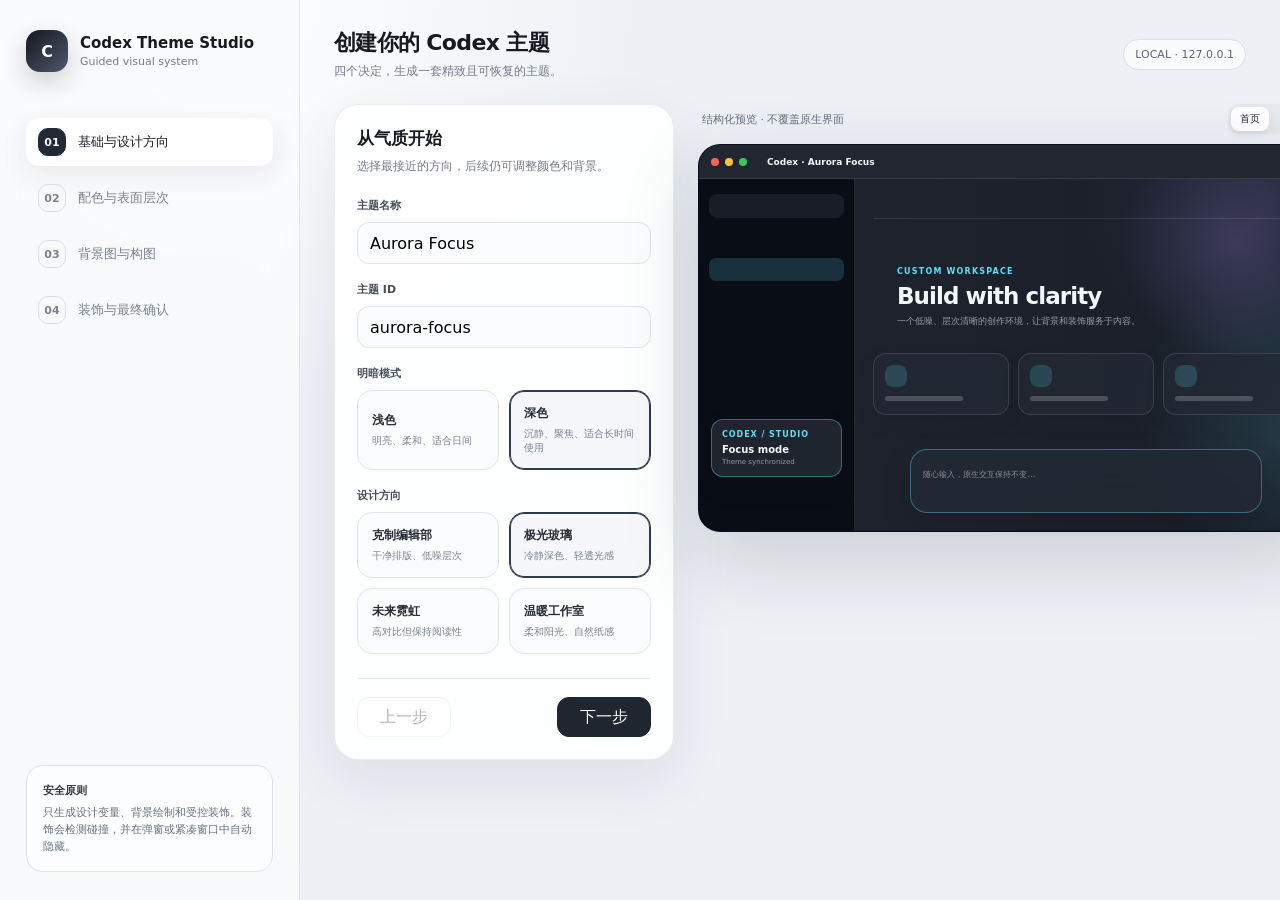
==== assets/studio/index.html @ e98ba7b8 "Initial release of Codex Theme Studio" ====
<!doctype html>
<html lang="zh-CN">
<head>
  <meta charset="utf-8">
  <meta name="viewport" content="width=device-width,initial-scale=1">
  <title>Codex Theme Studio</title>
  <style>
    :root{--bg:#edf0f5;--panel:#fff;--ink:#171a20;--muted:#747b89;--line:#dfe3ea;--accent:#3867d6;--support:#7c8aa5;--surface:#f4f3ef;--radius:18px;--preview-ink:#20242b;--preview-panel:#fff;--preview-under:#e8e9ed;--veil:.78;--art:none;font-family:-apple-system,BlinkMacSystemFont,"SF Pro Text","PingFang SC",system-ui,sans-serif;color:var(--ink);background:var(--bg)}
    *{box-sizing:border-box}body{margin:0;min-width:1080px;background:radial-gradient(circle at 18% 0,#fff 0,transparent 30%),var(--bg)}button,input,select{font:inherit}button{cursor:pointer}.app{display:grid;grid-template-columns:300px minmax(760px,1fr);min-height:100vh}.rail{position:sticky;top:0;height:100vh;padding:30px 26px;border-right:1px solid rgba(27,31,39,.09);background:rgba(249,250,252,.82);backdrop-filter:blur(24px)}.brand{display:flex;gap:12px;align-items:center}.mark{display:grid;place-items:center;width:42px;height:42px;border-radius:14px;color:#fff;font-weight:850;background:linear-gradient(135deg,#14171d,#4e596f);box-shadow:0 10px 24px rgba(18,24,35,.18)}.brand strong{display:block;font-size:15px}.brand small{display:block;margin-top:3px;color:var(--muted);font-size:11px}.steps{margin-top:46px;display:grid;gap:8px}.step{display:grid;grid-template-columns:30px 1fr;gap:10px;align-items:center;padding:10px 12px;border-radius:13px;color:#7b8290;font-size:13px}.step b{display:grid;place-items:center;width:28px;height:28px;border:1px solid #d8dde6;border-radius:10px;font-size:11px}.step.active{color:#1c2028;background:#fff;box-shadow:0 8px 28px rgba(35,41,52,.08)}.step.active b{border-color:#222a36;background:#222a36;color:#fff}.principle{position:absolute;left:26px;right:26px;bottom:28px;padding:16px;border:1px solid #dde1e8;border-radius:16px;color:#697180;font-size:11px;line-height:1.55;background:rgba(255,255,255,.58)}.principle strong{display:block;margin-bottom:5px;color:#303641}.workspace{padding:28px 34px 42px}.topbar{display:flex;align-items:center;justify-content:space-between;margin-bottom:24px}.topbar h1{margin:0;font-size:22px;letter-spacing:-.03em}.topbar p{margin:5px 0 0;color:var(--muted);font-size:12px}.badge{padding:8px 11px;border:1px solid #d9dee7;border-radius:999px;color:#5b6473;background:rgba(255,255,255,.7);font-size:11px}.layout{display:grid;grid-template-columns:minmax(340px,410px) minmax(620px,1fr);gap:24px;align-items:start}.controls{padding:22px;border:1px solid rgba(25,29,36,.08);border-radius:24px;background:rgba(255,255,255,.88);box-shadow:0 20px 60px rgba(28,34,46,.08)}.screen{display:none}.screen.active{display:block}.screen h2{margin:0 0 7px;font-size:17px}.screen>p{margin:0 0 22px;color:var(--muted);font-size:12px;line-height:1.6}.label{display:block;margin:18px 0 9px;color:#474e5b;font-size:11px;font-weight:720}.field{width:100%;height:42px;padding:0 12px;border:1px solid var(--line);border-radius:12px;outline:none;background:#fbfcfd}.field:focus{border-color:#7d8ca8;box-shadow:0 0 0 3px rgba(92,112,151,.10)}.cards{display:grid;grid-template-columns:1fr 1fr;gap:10px}.choice{position:relative;padding:14px;text-align:left;border:1px solid var(--line);border-radius:15px;background:#fbfcfd;color:#272c35}.choice:hover{border-color:#b7c0ce}.choice.selected{border-color:#303a4b;box-shadow:inset 0 0 0 1px #303a4b;background:#f5f7fa}.choice strong{display:block;font-size:12px}.choice small{display:block;margin-top:5px;color:#7b8290;font-size:10px;line-height:1.4}.swatch{height:44px;margin-bottom:10px;border-radius:11px;background:var(--swatch);box-shadow:inset 0 0 0 1px rgba(0,0,0,.07)}.colors{display:grid;grid-template-columns:1fr 1fr;gap:10px}.color-field{display:flex;gap:10px;align-items:center;padding:8px 10px;border:1px solid var(--line);border-radius:13px;background:#fbfcfd}.color-field input[type=color]{width:30px;height:30px;padding:0;border:0;border-radius:8px;background:none}.color-field span{font-size:11px}.range{width:100%;accent-color:#3f4859}.upload{position:relative;display:grid;place-items:center;min-height:100px;padding:14px;border:1px dashed #cbd1db;border-radius:16px;color:#737b89;background:#fafbfc;text-align:center;font-size:11px}.upload input{position:absolute;inset:0;opacity:0;cursor:pointer}.actions{display:flex;justify-content:space-between;gap:10px;margin-top:24px;padding-top:18px;border-top:1px solid #e7e9ee}.btn{min-width:94px;height:40px;padding:0 16px;border:1px solid #d9dee7;border-radius:12px;background:#fff;color:#2a303b}.btn.primary{border-color:#202630;background:#202630;color:#fff}.btn:disabled{opacity:.35;cursor:not-allowed}.preview-wrap{position:sticky;top:28px}.preview-head{display:flex;align-items:center;justify-content:space-between;margin:0 4px 10px;color:#68707e;font-size:11px}.tabs{display:flex;gap:4px;padding:3px;border-radius:10px;background:#e6e9ee}.tabs button{padding:5px 9px;border:0;border-radius:8px;color:#707887;background:transparent;font-size:10px}.tabs button.active{background:#fff;color:#242a34;box-shadow:0 3px 9px rgba(0,0,0,.08)}.preview{position:relative;overflow:hidden;aspect-ratio:16/10;border:1px solid rgba(19,25,35,.14);border-radius:22px;background:var(--preview-under);box-shadow:0 28px 80px rgba(24,31,43,.16);color:var(--preview-ink)}.windowbar{height:34px;display:flex;align-items:center;gap:6px;padding:0 12px;border-bottom:1px solid color-mix(in srgb,var(--preview-ink) 10%,transparent);background:color-mix(in srgb,var(--preview-panel) 92%,transparent)}.dot{width:8px;height:8px;border-radius:50%;background:#ff625f}.dot:nth-child(2){background:#ffc43d}.dot:nth-child(3){background:#34c759}.window-title{margin-left:14px;font-size:9px;font-weight:700}.shell{display:grid;grid-template-columns:156px 1fr;height:calc(100% - 34px)}.sidebar{position:relative;padding:15px 10px;background:color-mix(in srgb,var(--preview-under) 92%,transparent);border-right:1px solid color-mix(in srgb,var(--preview-ink) 11%,transparent)}.search{height:24px;border-radius:8px;background:color-mix(in srgb,var(--preview-panel) 62%,transparent)}.nav{display:grid;gap:4px;margin-top:13px}.nav i{display:block;height:23px;border-radius:7px}.nav i:nth-child(2){background:color-mix(in srgb,var(--accent) 17%,transparent)}.side-card{position:absolute;left:12px;right:12px;bottom:54px;padding:10px;border:1px solid color-mix(in srgb,var(--accent) 40%,transparent);border-radius:12px;background:color-mix(in srgb,var(--preview-panel) 88%,transparent);box-shadow:0 10px 24px rgba(0,0,0,.10)}.side-card b{display:block;font-size:8px;color:var(--accent);letter-spacing:.12em}.side-card strong{display:block;margin-top:5px;font-size:10px}.side-card small{display:block;margin-top:3px;opacity:.55;font-size:7px}.main{position:relative;padding:14px 18px 17px;background-image:linear-gradient(90deg,color-mix(in srgb,var(--preview-panel) calc(var(--veil)*100%),transparent),color-mix(in srgb,var(--preview-panel) calc((var(--veil) - .18)*100%),transparent)),var(--art),radial-gradient(circle at 88% 4%,color-mix(in srgb,var(--support) 22%,transparent),transparent 34%);background-size:cover;background-position:center right}.header{height:26px;border-bottom:1px solid color-mix(in srgb,var(--preview-ink) 10%,transparent)}.hero{padding:48px 24px 0}.hero .kicker{font-size:8px;color:var(--accent);font-weight:800;letter-spacing:.15em}.hero h3{max-width:320px;margin:8px 0 6px;font-size:23px;line-height:1.08;letter-spacing:-.04em}.hero p{margin:0;max-width:310px;opacity:.58;font-size:9px;line-height:1.5}.suggestions{display:grid;grid-template-columns:repeat(3,1fr);gap:9px;margin-top:25px}.suggestions div{height:62px;padding:11px;border:1px solid color-mix(in srgb,var(--preview-ink) 12%,transparent);border-radius:13px;background:color-mix(in srgb,var(--preview-panel) 82%,transparent);box-shadow:0 8px 22px rgba(0,0,0,.06)}.suggestions b{display:block;width:22px;height:22px;border-radius:8px;background:color-mix(in srgb,var(--accent) 18%,transparent)}.suggestions span{display:block;width:70%;height:5px;margin-top:9px;border-radius:5px;background:color-mix(in srgb,var(--preview-ink) 20%,transparent)}.composer{position:absolute;left:12%;right:12%;bottom:18px;height:64px;padding:12px;border:1px solid color-mix(in srgb,var(--accent) 38%,transparent);border-radius:17px;background:color-mix(in srgb,var(--preview-panel) 91%,transparent);box-shadow:0 12px 32px rgba(0,0,0,.14);backdrop-filter:blur(14px)}.composer span{font-size:8px;opacity:.5}.corner-card{position:absolute;right:15px;bottom:94px;width:112px;height:70px;padding:10px;border:1px solid color-mix(in srgb,var(--accent) 42%,transparent);border-radius:13px;background:color-mix(in srgb,var(--preview-panel) 88%,transparent);box-shadow:0 12px 28px rgba(0,0,0,.13);transform:rotate(-2deg)}.corner-card b{font-size:8px;color:var(--accent)}.corner-card strong{display:block;margin-top:5px;font-size:9px}.corner-card small{display:block;margin-top:3px;opacity:.56;font-size:7px}.task-content{display:none;padding:24px 11%;font-size:9px}.task-content .bubble{max-width:76%;margin-bottom:10px;padding:10px 12px;border-radius:12px;background:color-mix(in srgb,var(--preview-panel) 88%,transparent)}.task-content .bubble.user{margin-left:auto;background:color-mix(in srgb,var(--accent) 15%,var(--preview-panel))}.task-content .code{height:76px;padding:12px;border-radius:12px;background:color-mix(in srgb,#090c12 88%,var(--preview-panel));color:#d8e1ee;font-family:ui-monospace,monospace}.preview.task .hero,.preview.task .suggestions,.preview.task .corner-card{display:none}.preview.task .task-content{display:block}.result{display:none;margin-top:14px;padding:13px;border-radius:13px;background:#eef7f0;color:#285b36;font-size:11px;line-height:1.5}.result.error{background:#fff0f0;color:#8a3030}.result.show{display:block}@media(max-width:1240px){.layout{grid-template-columns:360px minmax(600px,1fr)}.workspace{padding-left:24px;padding-right:24px}}
  </style>
</head>
<body>
  <div class="app">
    <aside class="rail">
      <div class="brand"><div class="mark">C</div><div><strong>Codex Theme Studio</strong><small>Guided visual system</small></div></div>
      <div class="steps">
        <div class="step active" data-step="0"><b>01</b><span>基础与设计方向</span></div>
        <div class="step" data-step="1"><b>02</b><span>配色与表面层次</span></div>
        <div class="step" data-step="2"><b>03</b><span>背景图与构图</span></div>
        <div class="step" data-step="3"><b>04</b><span>装饰与最终确认</span></div>
      </div>
      <div class="principle"><strong>安全原则</strong>只生成设计变量、背景绘制和受控装饰。装饰会检测碰撞，并在弹窗或紧凑窗口中自动隐藏。</div>
    </aside>
    <main class="workspace">
      <div class="topbar"><div><h1>创建你的 Codex 主题</h1><p>四个决定，生成一套精致且可恢复的主题。</p></div><div class="badge">LOCAL · 127.0.0.1</div></div>
      <div class="layout">
        <section class="controls">
          <div class="screen active" data-screen="0">
            <h2>从气质开始</h2><p>选择最接近的方向，后续仍可调整颜色和背景。</p>
            <label class="label" for="name">主题名称</label><input class="field" id="name" value="Aurora Focus" maxlength="64">
            <label class="label" for="id">主题 ID</label><input class="field" id="id" value="aurora-focus" maxlength="48">
            <span class="label">明暗模式</span><div class="cards" id="modeChoices"><button class="choice" data-value="light"><strong>浅色</strong><small>明亮、柔和、适合日间</small></button><button class="choice selected" data-value="dark"><strong>深色</strong><small>沉静、聚焦、适合长时间使用</small></button></div>
            <span class="label">设计方向</span><div class="cards" id="directionChoices">
              <button class="choice" data-value="quiet-editorial" style="--swatch:linear-gradient(135deg,#f4f3ef,#cad5e9)"><span class="swatch"></span><strong>克制编辑部</strong><small>干净排版、低噪层次</small></button>
              <button class="choice selected" data-value="aurora-glass" style="--swatch:linear-gradient(135deg,#0d1420,#64ddf2,#a58bfa)"><span class="swatch"></span><strong>极光玻璃</strong><small>冷静深色、轻透光感</small></button>
              <button class="choice" data-value="cyber-neon" style="--swatch:linear-gradient(135deg,#080d18,#f4e527,#32d8ff)"><span class="swatch"></span><strong>未来霓虹</strong><small>高对比但保持阅读性</small></button>
              <button class="choice" data-value="warm-studio" style="--swatch:linear-gradient(135deg,#faf4e8,#ff7a45,#e0a82e)"><span class="swatch"></span><strong>温暖工作室</strong><small>柔和阳光、自然纸感</small></button>
            </div>
          </div>
          <div class="screen" data-screen="1"><h2>建立配色关系</h2><p>系统会自动校正正文对比度，并派生边框、悬浮和分层颜色。</p><div class="colors">
            <label class="color-field"><input id="accent" type="color" value="#64ddf2"><span>主强调色</span></label><label class="color-field"><input id="support" type="color" value="#a58bfa"><span>辅助色</span></label>
            <label class="color-field"><input id="surface" type="color" value="#0d1420"><span>主表面</span></label><label class="color-field"><input id="ink" type="color" value="#f2f7fa"><span>正文颜色</span></label></div>
            <label class="label" for="radius">圆角尺度 <span id="radiusValue">18px</span></label><input class="range" id="radius" type="range" min="8" max="24" value="18">
            <span class="label">阴影体系</span><div class="cards" id="shadowChoices"><button class="choice" data-value="none"><strong>无阴影</strong><small>极致扁平</small></button><button class="choice selected" data-value="soft"><strong>柔和</strong><small>自然空间层次</small></button><button class="choice" data-value="crisp"><strong>清晰</strong><small>更明确的边界</small></button></div>
          </div>
          <div class="screen" data-screen="2"><h2>让背景服务阅读</h2><p>主体应靠外侧，中央阅读区和输入框后方保持低细节。</p><span class="label">背景来源</span><div class="cards" id="backgroundChoices"><button class="choice selected" data-value="builtin"><strong>内置艺术背景</strong><small>开箱即用</small></button><button class="choice" data-value="upload"><strong>上传图片</strong><small>PNG、JPEG、WebP</small></button><button class="choice" data-value="generated"><strong>AI 生成</strong><small>生成提示词交给 Codex</small></button><button class="choice" data-value="none"><strong>无图片</strong><small>仅使用渐变表面</small></button></div>
            <label class="label" for="artUpload">上传图片</label><label class="upload">拖入或点击选择本地背景<input id="artUpload" type="file" accept="image/png,image/jpeg,image/webp"></label>
            <label class="label" for="prompt">背景描述</label><input class="field" id="prompt" value="quiet aurora over a glass observatory, wide composition, negative space in the center" maxlength="360">
            <label class="label" for="veil">阅读遮罩 <span id="veilValue">78%</span></label><input class="range" id="veil" type="range" min="35" max="92" value="78">
          </div>
          <div class="screen" data-screen="3"><h2>少量但准确的装饰</h2><p>装饰只使用受信任模板；空间不足或发生碰撞时自动隐藏。</p><span class="label">装饰密度</span><div class="cards" id="densityChoices"><button class="choice" data-value="none"><strong>无装饰</strong><small>只保留主题表面</small></button><button class="choice selected" data-value="light"><strong>轻量</strong><small>侧边栏安全卡片</small></button><button class="choice" data-value="standard"><strong>标准</strong><small>增加右下角小卡片</small></button></div>
            <label class="label" for="tagline">主题短句</label><input class="field" id="tagline" value="Build with clarity" maxlength="72">
            <label class="label" for="widgetTitle">侧边卡片标题</label><input class="field" id="widgetTitle" value="Focus mode" maxlength="32">
            <label class="label" for="cornerTitle">角落卡片标题</label><input class="field" id="cornerTitle" value="Build with clarity" maxlength="32">
            <div class="result" id="result"></div>
          </div>
          <div class="actions"><button class="btn" id="back" disabled>上一步</button><button class="btn primary" id="next">下一步</button></div>
        </section>
        <section class="preview-wrap"><div class="preview-head"><span>结构化预览 · 不覆盖原生界面</span><div class="tabs"><button class="active" data-preview="home">首页</button><button data-preview="task">任务</button></div></div>
          <div class="preview" id="preview"><div class="windowbar"><i class="dot"></i><i class="dot"></i><i class="dot"></i><span class="window-title">Codex · <span id="previewName">Aurora Focus</span></span></div><div class="shell"><aside class="sidebar"><div class="search"></div><div class="nav"><i></i><i></i><i></i><i></i><i></i></div><div class="side-card" id="sideCard"><b>CODEX / STUDIO</b><strong id="previewWidgetTitle">Focus mode</strong><small>Theme synchronized</small></div></aside><main class="main"><div class="header"></div><div class="hero"><div class="kicker">CUSTOM WORKSPACE</div><h3 id="previewTagline">Build with clarity</h3><p>一个低噪、层次清晰的创作环境，让背景和装饰服务于内容。</p></div><div class="suggestions"><div><b></b><span></span></div><div><b></b><span></span></div><div><b></b><span></span></div></div><div class="task-content"><div class="bubble user">帮我检查这个实现是否可靠。</div><div class="bubble">我会先检查结构、状态和边界，再给出结论。</div><div class="code">const theme = await verify();<br>assert(theme.safe === true);</div></div><div class="corner-card" id="cornerCard"><b>CREATIVE SPACE</b><strong id="previewCornerTitle">Build with clarity</strong><small>Ideas in motion</small></div><div class="composer"><span>随心输入，原生交互保持不变…</span></div></main></div></div>
        </section>
      </div>
    </main>
  </div>
  <script>
    const $=s=>document.querySelector(s),$$=s=>[...document.querySelectorAll(s)];let step=0,artDataUrl=null;
    const presets={
      'quiet-editorial':{mode:'light',accent:'#3867d6',support:'#7c8aa5',surface:'#f4f3ef',ink:'#20242b'},
      'aurora-glass':{mode:'dark',accent:'#64ddf2',support:'#a58bfa',surface:'#0d1420',ink:'#f2f7fa'},
      'cyber-neon':{mode:'dark',accent:'#f4e527',support:'#32d8ff',surface:'#080d18',ink:'#f5f7fa'},
      'warm-studio':{mode:'light',accent:'#ff7a45',support:'#e0a82e',surface:'#faf4e8',ink:'#302821'}
    };
    const selected=id=>$('#'+id+' .selected')?.dataset.value;
    function choose(container,callback){$('#'+container).addEventListener('click',e=>{const b=e.target.closest('.choice');if(!b)return;$('#'+container+' .selected')?.classList.remove('selected');b.classList.add('selected');callback?.(b.dataset.value);update()})}
    choose('modeChoices');choose('shadowChoices');choose('backgroundChoices');choose('densityChoices');choose('directionChoices',value=>{const p=presets[value];if(!p)return;$('#modeChoices .selected')?.classList.remove('selected');$(`#modeChoices [data-value="${p.mode}"]`).classList.add('selected');for(const key of ['accent','support','surface','ink'])$('#'+key).value=p[key]});
    function mix(hexA,hexB,w){const a=[1,3,5].map(i=>parseInt(hexA.slice(i,i+2),16)),b=[1,3,5].map(i=>parseInt(hexB.slice(i,i+2),16));return '#'+a.map((v,i)=>Math.round(v*(1-w)+b[i]*w).toString(16).padStart(2,'0')).join('')}
    function update(){const mode=selected('modeChoices'),surface=$('#surface').value,ink=$('#ink').value;document.documentElement.style.setProperty('--accent',$('#accent').value);document.documentElement.style.setProperty('--support',$('#support').value);document.documentElement.style.setProperty('--preview-ink',ink);document.documentElement.style.setProperty('--preview-panel',mode==='dark'?mix(surface,'#ffffff',.09):mix(surface,'#ffffff',.65));document.documentElement.style.setProperty('--preview-under',mode==='dark'?mix(surface,'#000000',.3):mix(surface,$('#accent').value,.04));document.documentElement.style.setProperty('--radius',$('#radius').value+'px');document.documentElement.style.setProperty('--veil',$('#veil').value/100);document.documentElement.style.setProperty('--art',artDataUrl?`url(${artDataUrl})`:'radial-gradient(circle at 82% 18%,color-mix(in srgb,var(--support) 52%,transparent),transparent 24%),radial-gradient(circle at 95% 66%,color-mix(in srgb,var(--accent) 38%,transparent),transparent 32%)');$('#radiusValue').textContent=$('#radius').value+'px';$('#veilValue').textContent=$('#veil').value+'%';$('#previewName').textContent=$('#name').value||'Untitled';$('#previewTagline').textContent=$('#tagline').value||'Build with clarity';$('#previewWidgetTitle').textContent=$('#widgetTitle').value||'Focus mode';$('#previewCornerTitle').textContent=$('#cornerTitle').value||'Build with clarity';const density=selected('densityChoices');$('#sideCard').style.display=density==='none'?'none':'block';$('#cornerCard').style.display=density==='standard'?'block':'none'}
    $$('input').forEach(input=>input.addEventListener('input',update));$('#artUpload').addEventListener('change',()=>{const file=$('#artUpload').files[0];if(!file)return;if(file.size>24*1024*1024){alert('图片不能超过 24 MB');return}const reader=new FileReader();reader.onload=()=>{artDataUrl=reader.result;$('#backgroundChoices .selected')?.classList.remove('selected');$('#backgroundChoices [data-value="upload"]').classList.add('selected');update()};reader.readAsDataURL(file)});
    function renderStep(){$$('.screen').forEach((n,i)=>n.classList.toggle('active',i===step));$$('.step').forEach((n,i)=>n.classList.toggle('active',i===step));$('#back').disabled=step===0;$('#next').textContent=step===3?'生成主题':'下一步'}
    $('#back').onclick=()=>{step=Math.max(0,step-1);renderStep()};$('#next').onclick=async()=>{if(step<3){step++;renderStep();return}const result=$('#result');result.className='result show';result.textContent='正在编译并执行安全检查…';const brief={id:$('#id').value,name:$('#name').value,mode:selected('modeChoices'),direction:selected('directionChoices'),palette:{accent:$('#accent').value,support:$('#support').value,surface:$('#surface').value,ink:$('#ink').value},background:{source:selected('backgroundChoices'),position:'center right',veil:Number($('#veil').value)/100,prompt:$('#prompt').value},shape:{radius:Number($('#radius').value),shadow:selected('shadowChoices')},decorations:{density:selected('densityChoices'),sidebarWidget:{enabled:true,icon:'✦',eyebrow:'CODEX / STUDIO',title:$('#widgetTitle').value,caption:'Theme synchronized'},cornerCard:{enabled:true,icon:'C',eyebrow:'CREATIVE SPACE',title:$('#cornerTitle').value,caption:'Ideas in motion'}},copy:{tagline:$('#tagline').value}};try{const response=await fetch('/api/generate',{method:'POST',headers:{'content-type':'application/json'},body:JSON.stringify({brief,artDataUrl:selected('backgroundChoices')==='upload'?artDataUrl:null})});const data=await response.json();if(!response.ok)throw new Error(data.error);result.className='result show';result.textContent=`已生成 ${data.id}\n${data.manifestPath}${data.pendingArtPrompt?'\nAI 背景待生成：'+data.pendingArtPrompt:''}`;result.style.whiteSpace='pre-wrap';}catch(error){result.className='result error show';result.textContent=error.message}}
    $$('.tabs button').forEach(button=>button.onclick=()=>{$$('.tabs button').forEach(n=>n.classList.remove('active'));button.classList.add('active');$('#preview').classList.toggle('task',button.dataset.preview==='task')});update();renderStep();
  </script>
</body>
</html>
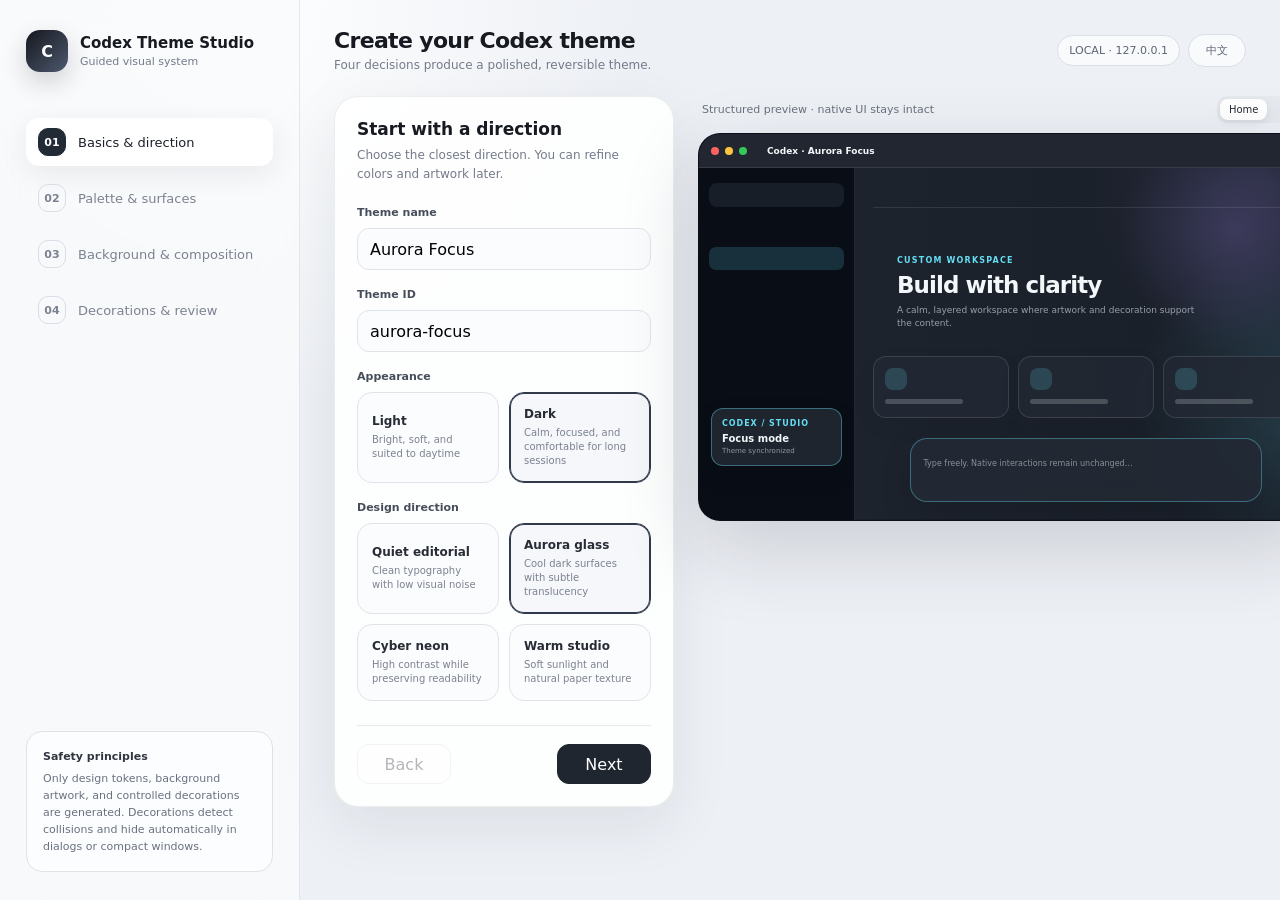
==== commit 868d9d35: "Add bilingual studio interface" ====
--- a/assets/studio/index.html
+++ b/assets/studio/index.html
@@ -6,7 +6,7 @@
   <title>Codex Theme Studio</title>
   <style>
     :root{--bg:#edf0f5;--panel:#fff;--ink:#171a20;--muted:#747b89;--line:#dfe3ea;--accent:#3867d6;--support:#7c8aa5;--surface:#f4f3ef;--radius:18px;--preview-ink:#20242b;--preview-panel:#fff;--preview-under:#e8e9ed;--veil:.78;--art:none;font-family:-apple-system,BlinkMacSystemFont,"SF Pro Text","PingFang SC",system-ui,sans-serif;color:var(--ink);background:var(--bg)}
-    *{box-sizing:border-box}body{margin:0;min-width:1080px;background:radial-gradient(circle at 18% 0,#fff 0,transparent 30%),var(--bg)}button,input,select{font:inherit}button{cursor:pointer}.app{display:grid;grid-template-columns:300px minmax(760px,1fr);min-height:100vh}.rail{position:sticky;top:0;height:100vh;padding:30px 26px;border-right:1px solid rgba(27,31,39,.09);background:rgba(249,250,252,.82);backdrop-filter:blur(24px)}.brand{display:flex;gap:12px;align-items:center}.mark{display:grid;place-items:center;width:42px;height:42px;border-radius:14px;color:#fff;font-weight:850;background:linear-gradient(135deg,#14171d,#4e596f);box-shadow:0 10px 24px rgba(18,24,35,.18)}.brand strong{display:block;font-size:15px}.brand small{display:block;margin-top:3px;color:var(--muted);font-size:11px}.steps{margin-top:46px;display:grid;gap:8px}.step{display:grid;grid-template-columns:30px 1fr;gap:10px;align-items:center;padding:10px 12px;border-radius:13px;color:#7b8290;font-size:13px}.step b{display:grid;place-items:center;width:28px;height:28px;border:1px solid #d8dde6;border-radius:10px;font-size:11px}.step.active{color:#1c2028;background:#fff;box-shadow:0 8px 28px rgba(35,41,52,.08)}.step.active b{border-color:#222a36;background:#222a36;color:#fff}.principle{position:absolute;left:26px;right:26px;bottom:28px;padding:16px;border:1px solid #dde1e8;border-radius:16px;color:#697180;font-size:11px;line-height:1.55;background:rgba(255,255,255,.58)}.principle strong{display:block;margin-bottom:5px;color:#303641}.workspace{padding:28px 34px 42px}.topbar{display:flex;align-items:center;justify-content:space-between;margin-bottom:24px}.topbar h1{margin:0;font-size:22px;letter-spacing:-.03em}.topbar p{margin:5px 0 0;color:var(--muted);font-size:12px}.badge{padding:8px 11px;border:1px solid #d9dee7;border-radius:999px;color:#5b6473;background:rgba(255,255,255,.7);font-size:11px}.layout{display:grid;grid-template-columns:minmax(340px,410px) minmax(620px,1fr);gap:24px;align-items:start}.controls{padding:22px;border:1px solid rgba(25,29,36,.08);border-radius:24px;background:rgba(255,255,255,.88);box-shadow:0 20px 60px rgba(28,34,46,.08)}.screen{display:none}.screen.active{display:block}.screen h2{margin:0 0 7px;font-size:17px}.screen>p{margin:0 0 22px;color:var(--muted);font-size:12px;line-height:1.6}.label{display:block;margin:18px 0 9px;color:#474e5b;font-size:11px;font-weight:720}.field{width:100%;height:42px;padding:0 12px;border:1px solid var(--line);border-radius:12px;outline:none;background:#fbfcfd}.field:focus{border-color:#7d8ca8;box-shadow:0 0 0 3px rgba(92,112,151,.10)}.cards{display:grid;grid-template-columns:1fr 1fr;gap:10px}.choice{position:relative;padding:14px;text-align:left;border:1px solid var(--line);border-radius:15px;background:#fbfcfd;color:#272c35}.choice:hover{border-color:#b7c0ce}.choice.selected{border-color:#303a4b;box-shadow:inset 0 0 0 1px #303a4b;background:#f5f7fa}.choice strong{display:block;font-size:12px}.choice small{display:block;margin-top:5px;color:#7b8290;font-size:10px;line-height:1.4}.swatch{height:44px;margin-bottom:10px;border-radius:11px;background:var(--swatch);box-shadow:inset 0 0 0 1px rgba(0,0,0,.07)}.colors{display:grid;grid-template-columns:1fr 1fr;gap:10px}.color-field{display:flex;gap:10px;align-items:center;padding:8px 10px;border:1px solid var(--line);border-radius:13px;background:#fbfcfd}.color-field input[type=color]{width:30px;height:30px;padding:0;border:0;border-radius:8px;background:none}.color-field span{font-size:11px}.range{width:100%;accent-color:#3f4859}.upload{position:relative;display:grid;place-items:center;min-height:100px;padding:14px;border:1px dashed #cbd1db;border-radius:16px;color:#737b89;background:#fafbfc;text-align:center;font-size:11px}.upload input{position:absolute;inset:0;opacity:0;cursor:pointer}.actions{display:flex;justify-content:space-between;gap:10px;margin-top:24px;padding-top:18px;border-top:1px solid #e7e9ee}.btn{min-width:94px;height:40px;padding:0 16px;border:1px solid #d9dee7;border-radius:12px;background:#fff;color:#2a303b}.btn.primary{border-color:#202630;background:#202630;color:#fff}.btn:disabled{opacity:.35;cursor:not-allowed}.preview-wrap{position:sticky;top:28px}.preview-head{display:flex;align-items:center;justify-content:space-between;margin:0 4px 10px;color:#68707e;font-size:11px}.tabs{display:flex;gap:4px;padding:3px;border-radius:10px;background:#e6e9ee}.tabs button{padding:5px 9px;border:0;border-radius:8px;color:#707887;background:transparent;font-size:10px}.tabs button.active{background:#fff;color:#242a34;box-shadow:0 3px 9px rgba(0,0,0,.08)}.preview{position:relative;overflow:hidden;aspect-ratio:16/10;border:1px solid rgba(19,25,35,.14);border-radius:22px;background:var(--preview-under);box-shadow:0 28px 80px rgba(24,31,43,.16);color:var(--preview-ink)}.windowbar{height:34px;display:flex;align-items:center;gap:6px;padding:0 12px;border-bottom:1px solid color-mix(in srgb,var(--preview-ink) 10%,transparent);background:color-mix(in srgb,var(--preview-panel) 92%,transparent)}.dot{width:8px;height:8px;border-radius:50%;background:#ff625f}.dot:nth-child(2){background:#ffc43d}.dot:nth-child(3){background:#34c759}.window-title{margin-left:14px;font-size:9px;font-weight:700}.shell{display:grid;grid-template-columns:156px 1fr;height:calc(100% - 34px)}.sidebar{position:relative;padding:15px 10px;background:color-mix(in srgb,var(--preview-under) 92%,transparent);border-right:1px solid color-mix(in srgb,var(--preview-ink) 11%,transparent)}.search{height:24px;border-radius:8px;background:color-mix(in srgb,var(--preview-panel) 62%,transparent)}.nav{display:grid;gap:4px;margin-top:13px}.nav i{display:block;height:23px;border-radius:7px}.nav i:nth-child(2){background:color-mix(in srgb,var(--accent) 17%,transparent)}.side-card{position:absolute;left:12px;right:12px;bottom:54px;padding:10px;border:1px solid color-mix(in srgb,var(--accent) 40%,transparent);border-radius:12px;background:color-mix(in srgb,var(--preview-panel) 88%,transparent);box-shadow:0 10px 24px rgba(0,0,0,.10)}.side-card b{display:block;font-size:8px;color:var(--accent);letter-spacing:.12em}.side-card strong{display:block;margin-top:5px;font-size:10px}.side-card small{display:block;margin-top:3px;opacity:.55;font-size:7px}.main{position:relative;padding:14px 18px 17px;background-image:linear-gradient(90deg,color-mix(in srgb,var(--preview-panel) calc(var(--veil)*100%),transparent),color-mix(in srgb,var(--preview-panel) calc((var(--veil) - .18)*100%),transparent)),var(--art),radial-gradient(circle at 88% 4%,color-mix(in srgb,var(--support) 22%,transparent),transparent 34%);background-size:cover;background-position:center right}.header{height:26px;border-bottom:1px solid color-mix(in srgb,var(--preview-ink) 10%,transparent)}.hero{padding:48px 24px 0}.hero .kicker{font-size:8px;color:var(--accent);font-weight:800;letter-spacing:.15em}.hero h3{max-width:320px;margin:8px 0 6px;font-size:23px;line-height:1.08;letter-spacing:-.04em}.hero p{margin:0;max-width:310px;opacity:.58;font-size:9px;line-height:1.5}.suggestions{display:grid;grid-template-columns:repeat(3,1fr);gap:9px;margin-top:25px}.suggestions div{height:62px;padding:11px;border:1px solid color-mix(in srgb,var(--preview-ink) 12%,transparent);border-radius:13px;background:color-mix(in srgb,var(--preview-panel) 82%,transparent);box-shadow:0 8px 22px rgba(0,0,0,.06)}.suggestions b{display:block;width:22px;height:22px;border-radius:8px;background:color-mix(in srgb,var(--accent) 18%,transparent)}.suggestions span{display:block;width:70%;height:5px;margin-top:9px;border-radius:5px;background:color-mix(in srgb,var(--preview-ink) 20%,transparent)}.composer{position:absolute;left:12%;right:12%;bottom:18px;height:64px;padding:12px;border:1px solid color-mix(in srgb,var(--accent) 38%,transparent);border-radius:17px;background:color-mix(in srgb,var(--preview-panel) 91%,transparent);box-shadow:0 12px 32px rgba(0,0,0,.14);backdrop-filter:blur(14px)}.composer span{font-size:8px;opacity:.5}.corner-card{position:absolute;right:15px;bottom:94px;width:112px;height:70px;padding:10px;border:1px solid color-mix(in srgb,var(--accent) 42%,transparent);border-radius:13px;background:color-mix(in srgb,var(--preview-panel) 88%,transparent);box-shadow:0 12px 28px rgba(0,0,0,.13);transform:rotate(-2deg)}.corner-card b{font-size:8px;color:var(--accent)}.corner-card strong{display:block;margin-top:5px;font-size:9px}.corner-card small{display:block;margin-top:3px;opacity:.56;font-size:7px}.task-content{display:none;padding:24px 11%;font-size:9px}.task-content .bubble{max-width:76%;margin-bottom:10px;padding:10px 12px;border-radius:12px;background:color-mix(in srgb,var(--preview-panel) 88%,transparent)}.task-content .bubble.user{margin-left:auto;background:color-mix(in srgb,var(--accent) 15%,var(--preview-panel))}.task-content .code{height:76px;padding:12px;border-radius:12px;background:color-mix(in srgb,#090c12 88%,var(--preview-panel));color:#d8e1ee;font-family:ui-monospace,monospace}.preview.task .hero,.preview.task .suggestions,.preview.task .corner-card{display:none}.preview.task .task-content{display:block}.result{display:none;margin-top:14px;padding:13px;border-radius:13px;background:#eef7f0;color:#285b36;font-size:11px;line-height:1.5}.result.error{background:#fff0f0;color:#8a3030}.result.show{display:block}@media(max-width:1240px){.layout{grid-template-columns:360px minmax(600px,1fr)}.workspace{padding-left:24px;padding-right:24px}}
+    *{box-sizing:border-box}body{margin:0;min-width:1080px;background:radial-gradient(circle at 18% 0,#fff 0,transparent 30%),var(--bg)}button,input,select{font:inherit}button{cursor:pointer}.app{display:grid;grid-template-columns:300px minmax(760px,1fr);min-height:100vh}.rail{position:sticky;top:0;height:100vh;padding:30px 26px;border-right:1px solid rgba(27,31,39,.09);background:rgba(249,250,252,.82);backdrop-filter:blur(24px)}.brand{display:flex;gap:12px;align-items:center}.mark{display:grid;place-items:center;width:42px;height:42px;border-radius:14px;color:#fff;font-weight:850;background:linear-gradient(135deg,#14171d,#4e596f);box-shadow:0 10px 24px rgba(18,24,35,.18)}.brand strong{display:block;font-size:15px}.brand small{display:block;margin-top:3px;color:var(--muted);font-size:11px}.steps{margin-top:46px;display:grid;gap:8px}.step{display:grid;grid-template-columns:30px 1fr;gap:10px;align-items:center;padding:10px 12px;border-radius:13px;color:#7b8290;font-size:13px}.step b{display:grid;place-items:center;width:28px;height:28px;border:1px solid #d8dde6;border-radius:10px;font-size:11px}.step.active{color:#1c2028;background:#fff;box-shadow:0 8px 28px rgba(35,41,52,.08)}.step.active b{border-color:#222a36;background:#222a36;color:#fff}.principle{position:absolute;left:26px;right:26px;bottom:28px;padding:16px;border:1px solid #dde1e8;border-radius:16px;color:#697180;font-size:11px;line-height:1.55;background:rgba(255,255,255,.58)}.principle strong{display:block;margin-bottom:5px;color:#303641}.workspace{padding:28px 34px 42px}.topbar{display:flex;align-items:center;justify-content:space-between;margin-bottom:24px}.topbar h1{margin:0;font-size:22px;letter-spacing:-.03em}.topbar p{margin:5px 0 0;color:var(--muted);font-size:12px}.top-actions{display:flex;align-items:center;gap:8px}.badge,.lang-toggle{padding:8px 11px;border:1px solid #d9dee7;border-radius:999px;color:#5b6473;background:rgba(255,255,255,.7);font-size:11px}.lang-toggle{min-width:58px}.lang-toggle:hover{border-color:#aeb7c5;color:#202630}.layout{display:grid;grid-template-columns:minmax(340px,410px) minmax(620px,1fr);gap:24px;align-items:start}.controls{padding:22px;border:1px solid rgba(25,29,36,.08);border-radius:24px;background:rgba(255,255,255,.88);box-shadow:0 20px 60px rgba(28,34,46,.08)}.screen{display:none}.screen.active{display:block}.screen h2{margin:0 0 7px;font-size:17px}.screen>p{margin:0 0 22px;color:var(--muted);font-size:12px;line-height:1.6}.label{display:block;margin:18px 0 9px;color:#474e5b;font-size:11px;font-weight:720}.field{width:100%;height:42px;padding:0 12px;border:1px solid var(--line);border-radius:12px;outline:none;background:#fbfcfd}.field:focus{border-color:#7d8ca8;box-shadow:0 0 0 3px rgba(92,112,151,.10)}.cards{display:grid;grid-template-columns:1fr 1fr;gap:10px}.choice{position:relative;padding:14px;text-align:left;border:1px solid var(--line);border-radius:15px;background:#fbfcfd;color:#272c35}.choice:hover{border-color:#b7c0ce}.choice.selected{border-color:#303a4b;box-shadow:inset 0 0 0 1px #303a4b;background:#f5f7fa}.choice strong{display:block;font-size:12px}.choice small{display:block;margin-top:5px;color:#7b8290;font-size:10px;line-height:1.4}.swatch{height:44px;margin-bottom:10px;border-radius:11px;background:var(--swatch);box-shadow:inset 0 0 0 1px rgba(0,0,0,.07)}.colors{display:grid;grid-template-columns:1fr 1fr;gap:10px}.color-field{display:flex;gap:10px;align-items:center;padding:8px 10px;border:1px solid var(--line);border-radius:13px;background:#fbfcfd}.color-field input[type=color]{width:30px;height:30px;padding:0;border:0;border-radius:8px;background:none}.color-field span{font-size:11px}.range{width:100%;accent-color:#3f4859}.upload{position:relative;display:grid;place-items:center;min-height:100px;padding:14px;border:1px dashed #cbd1db;border-radius:16px;color:#737b89;background:#fafbfc;text-align:center;font-size:11px}.upload input{position:absolute;inset:0;opacity:0;cursor:pointer}.actions{display:flex;justify-content:space-between;gap:10px;margin-top:24px;padding-top:18px;border-top:1px solid #e7e9ee}.btn{min-width:94px;height:40px;padding:0 16px;border:1px solid #d9dee7;border-radius:12px;background:#fff;color:#2a303b}.btn.primary{border-color:#202630;background:#202630;color:#fff}.btn:disabled{opacity:.35;cursor:not-allowed}.preview-wrap{position:sticky;top:28px}.preview-head{display:flex;align-items:center;justify-content:space-between;margin:0 4px 10px;color:#68707e;font-size:11px}.tabs{display:flex;gap:4px;padding:3px;border-radius:10px;background:#e6e9ee}.tabs button{padding:5px 9px;border:0;border-radius:8px;color:#707887;background:transparent;font-size:10px}.tabs button.active{background:#fff;color:#242a34;box-shadow:0 3px 9px rgba(0,0,0,.08)}.preview{position:relative;overflow:hidden;aspect-ratio:16/10;border:1px solid rgba(19,25,35,.14);border-radius:22px;background:var(--preview-under);box-shadow:0 28px 80px rgba(24,31,43,.16);color:var(--preview-ink)}.windowbar{height:34px;display:flex;align-items:center;gap:6px;padding:0 12px;border-bottom:1px solid color-mix(in srgb,var(--preview-ink) 10%,transparent);background:color-mix(in srgb,var(--preview-panel) 92%,transparent)}.dot{width:8px;height:8px;border-radius:50%;background:#ff625f}.dot:nth-child(2){background:#ffc43d}.dot:nth-child(3){background:#34c759}.window-title{margin-left:14px;font-size:9px;font-weight:700}.shell{display:grid;grid-template-columns:156px 1fr;height:calc(100% - 34px)}.sidebar{position:relative;padding:15px 10px;background:color-mix(in srgb,var(--preview-under) 92%,transparent);border-right:1px solid color-mix(in srgb,var(--preview-ink) 11%,transparent)}.search{height:24px;border-radius:8px;background:color-mix(in srgb,var(--preview-panel) 62%,transparent)}.nav{display:grid;gap:4px;margin-top:13px}.nav i{display:block;height:23px;border-radius:7px}.nav i:nth-child(2){background:color-mix(in srgb,var(--accent) 17%,transparent)}.side-card{position:absolute;left:12px;right:12px;bottom:54px;padding:10px;border:1px solid color-mix(in srgb,var(--accent) 40%,transparent);border-radius:12px;background:color-mix(in srgb,var(--preview-panel) 88%,transparent);box-shadow:0 10px 24px rgba(0,0,0,.10)}.side-card b{display:block;font-size:8px;color:var(--accent);letter-spacing:.12em}.side-card strong{display:block;margin-top:5px;font-size:10px}.side-card small{display:block;margin-top:3px;opacity:.55;font-size:7px}.main{position:relative;padding:14px 18px 17px;background-image:linear-gradient(90deg,color-mix(in srgb,var(--preview-panel) calc(var(--veil)*100%),transparent),color-mix(in srgb,var(--preview-panel) calc((var(--veil) - .18)*100%),transparent)),var(--art),radial-gradient(circle at 88% 4%,color-mix(in srgb,var(--support) 22%,transparent),transparent 34%);background-size:cover;background-position:center right}.header{height:26px;border-bottom:1px solid color-mix(in srgb,var(--preview-ink) 10%,transparent)}.hero{padding:48px 24px 0}.hero .kicker{font-size:8px;color:var(--accent);font-weight:800;letter-spacing:.15em}.hero h3{max-width:320px;margin:8px 0 6px;font-size:23px;line-height:1.08;letter-spacing:-.04em}.hero p{margin:0;max-width:310px;opacity:.58;font-size:9px;line-height:1.5}.suggestions{display:grid;grid-template-columns:repeat(3,1fr);gap:9px;margin-top:25px}.suggestions div{height:62px;padding:11px;border:1px solid color-mix(in srgb,var(--preview-ink) 12%,transparent);border-radius:13px;background:color-mix(in srgb,var(--preview-panel) 82%,transparent);box-shadow:0 8px 22px rgba(0,0,0,.06)}.suggestions b{display:block;width:22px;height:22px;border-radius:8px;background:color-mix(in srgb,var(--accent) 18%,transparent)}.suggestions span{display:block;width:70%;height:5px;margin-top:9px;border-radius:5px;background:color-mix(in srgb,var(--preview-ink) 20%,transparent)}.composer{position:absolute;left:12%;right:12%;bottom:18px;height:64px;padding:12px;border:1px solid color-mix(in srgb,var(--accent) 38%,transparent);border-radius:17px;background:color-mix(in srgb,var(--preview-panel) 91%,transparent);box-shadow:0 12px 32px rgba(0,0,0,.14);backdrop-filter:blur(14px)}.composer span{font-size:8px;opacity:.5}.corner-card{position:absolute;right:15px;bottom:94px;width:112px;height:70px;padding:10px;border:1px solid color-mix(in srgb,var(--accent) 42%,transparent);border-radius:13px;background:color-mix(in srgb,var(--preview-panel) 88%,transparent);box-shadow:0 12px 28px rgba(0,0,0,.13);transform:rotate(-2deg)}.corner-card b{font-size:8px;color:var(--accent)}.corner-card strong{display:block;margin-top:5px;font-size:9px}.corner-card small{display:block;margin-top:3px;opacity:.56;font-size:7px}.task-content{display:none;padding:24px 11%;font-size:9px}.task-content .bubble{max-width:76%;margin-bottom:10px;padding:10px 12px;border-radius:12px;background:color-mix(in srgb,var(--preview-panel) 88%,transparent)}.task-content .bubble.user{margin-left:auto;background:color-mix(in srgb,var(--accent) 15%,var(--preview-panel))}.task-content .code{height:76px;padding:12px;border-radius:12px;background:color-mix(in srgb,#090c12 88%,var(--preview-panel));color:#d8e1ee;font-family:ui-monospace,monospace}.preview.task .hero,.preview.task .suggestions,.preview.task .corner-card{display:none}.preview.task .task-content{display:block}.result{display:none;margin-top:14px;padding:13px;border-radius:13px;background:#eef7f0;color:#285b36;font-size:11px;line-height:1.5}.result.error{background:#fff0f0;color:#8a3030}.result.show{display:block}@media(max-width:1240px){.layout{grid-template-columns:360px minmax(600px,1fr)}.workspace{padding-left:24px;padding-right:24px}}
   </style>
 </head>
 <body>
@@ -22,7 +22,7 @@
       <div class="principle"><strong>安全原则</strong>只生成设计变量、背景绘制和受控装饰。装饰会检测碰撞，并在弹窗或紧凑窗口中自动隐藏。</div>
     </aside>
     <main class="workspace">
-      <div class="topbar"><div><h1>创建你的 Codex 主题</h1><p>四个决定，生成一套精致且可恢复的主题。</p></div><div class="badge">LOCAL · 127.0.0.1</div></div>
+      <div class="topbar"><div><h1>创建你的 Codex 主题</h1><p>四个决定，生成一套精致且可恢复的主题。</p></div><div class="top-actions"><div class="badge">LOCAL · 127.0.0.1</div><button class="lang-toggle" id="langToggle" type="button" aria-label="Switch language">EN</button></div></div>
       <div class="layout">
         <section class="controls">
           <div class="screen active" data-screen="0">
@@ -63,7 +63,11 @@
     </main>
   </div>
   <script>
-    const $=s=>document.querySelector(s),$$=s=>[...document.querySelectorAll(s)];let step=0,artDataUrl=null;
+    const $=s=>document.querySelector(s),$$=s=>[...document.querySelectorAll(s)];let step=0,artDataUrl=null,language=localStorage.getItem('cts-language')||(navigator.language.toLowerCase().startsWith('zh')?'zh':'en');
+    const translations={'基础与设计方向':'Basics & direction','配色与表面层次':'Palette & surfaces','背景图与构图':'Background & composition','装饰与最终确认':'Decorations & review','安全原则':'Safety principles','只生成设计变量、背景绘制和受控装饰。装饰会检测碰撞，并在弹窗或紧凑窗口中自动隐藏。':'Only design tokens, background artwork, and controlled decorations are generated. Decorations detect collisions and hide automatically in dialogs or compact windows.','创建你的 Codex 主题':'Create your Codex theme','四个决定，生成一套精致且可恢复的主题。':'Four decisions produce a polished, reversible theme.','从气质开始':'Start with a direction','选择最接近的方向，后续仍可调整颜色和背景。':'Choose the closest direction. You can refine colors and artwork later.','主题名称':'Theme name','主题 ID':'Theme ID','明暗模式':'Appearance','浅色':'Light','明亮、柔和、适合日间':'Bright, soft, and suited to daytime','深色':'Dark','沉静、聚焦、适合长时间使用':'Calm, focused, and comfortable for long sessions','设计方向':'Design direction','克制编辑部':'Quiet editorial','干净排版、低噪层次':'Clean typography with low visual noise','极光玻璃':'Aurora glass','冷静深色、轻透光感':'Cool dark surfaces with subtle translucency','未来霓虹':'Cyber neon','高对比但保持阅读性':'High contrast while preserving readability','温暖工作室':'Warm studio','柔和阳光、自然纸感':'Soft sunlight and natural paper texture','建立配色关系':'Build the palette','系统会自动校正正文对比度，并派生边框、悬浮和分层颜色。':'The studio corrects text contrast and derives border, hover, and layer colors.','主强调色':'Primary accent','辅助色':'Supporting accent','主表面':'Main surface','正文颜色':'Body text','圆角尺度':'Corner radius','阴影体系':'Shadow system','无阴影':'None','极致扁平':'Completely flat','柔和':'Soft','自然空间层次':'Natural depth','清晰':'Crisp','更明确的边界':'Sharper boundaries','让背景服务阅读':'Make artwork support reading','主体应靠外侧，中央阅读区和输入框后方保持低细节。':'Keep the subject near the edge and the reading column and composer low-detail.','背景来源':'Background source','内置艺术背景':'Built-in artwork','开箱即用':'Ready to use','上传图片':'Upload image','PNG、JPEG、WebP':'PNG, JPEG, or WebP','AI 生成':'AI generated','生成提示词交给 Codex':'Hand the prompt to Codex','无图片':'No image','仅使用渐变表面':'Use gradient surfaces only','拖入或点击选择本地背景':'Drop or choose a local background','背景描述':'Background description','阅读遮罩':'Reading veil','少量但准确的装饰':'Use a few precise decorations','装饰只使用受信任模板；空间不足或发生碰撞时自动隐藏。':'Decorations use trusted templates and hide when space is tight or collisions occur.','装饰密度':'Decoration density','无装饰':'None','只保留主题表面':'Keep themed surfaces only','轻量':'Light','侧边栏安全卡片':'Safe sidebar card','标准':'Standard','增加右下角小卡片':'Add a small bottom-corner card','主题短句':'Theme tagline','侧边卡片标题':'Sidebar card title','角落卡片标题':'Corner card title','上一步':'Back','下一步':'Next','结构化预览 · 不覆盖原生界面':'Structured preview · native UI stays intact','首页':'Home','任务':'Task','一个低噪、层次清晰的创作环境，让背景和装饰服务于内容。':'A calm, layered workspace where artwork and decoration support the content.','帮我检查这个实现是否可靠。':'Check whether this implementation is reliable.','我会先检查结构、状态和边界，再给出结论。':'I will inspect the structure, state, and boundaries before concluding.','随心输入，原生交互保持不变…':'Type freely. Native interactions remain unchanged…'};
+    const sourceText=new WeakMap();
+    function translateStaticText(){const walker=document.createTreeWalker(document.body,NodeFilter.SHOW_TEXT);for(let node=walker.nextNode();node;node=walker.nextNode()){if(node.parentElement?.closest('script,style,#result,#langToggle'))continue;const current=node.nodeValue,trimmed=current.trim();if(!trimmed)continue;if(!sourceText.has(node))sourceText.set(node,trimmed);const original=sourceText.get(node),translated=language==='en'?translations[original]:original;if(translated)node.nodeValue=current.replace(trimmed,translated)}document.documentElement.lang=language==='zh'?'zh-CN':'en';$('#langToggle').textContent=language==='zh'?'EN':'中文';$('#langToggle').setAttribute('aria-label',language==='zh'?'Switch to English':'切换到中文')}
+    const tr=(zh,en)=>language==='zh'?zh:en;
     const presets={
       'quiet-editorial':{mode:'light',accent:'#3867d6',support:'#7c8aa5',surface:'#f4f3ef',ink:'#20242b'},
       'aurora-glass':{mode:'dark',accent:'#64ddf2',support:'#a58bfa',surface:'#0d1420',ink:'#f2f7fa'},
@@ -74,11 +78,11 @@
     function choose(container,callback){$('#'+container).addEventListener('click',e=>{const b=e.target.closest('.choice');if(!b)return;$('#'+container+' .selected')?.classList.remove('selected');b.classList.add('selected');callback?.(b.dataset.value);update()})}
     choose('modeChoices');choose('shadowChoices');choose('backgroundChoices');choose('densityChoices');choose('directionChoices',value=>{const p=presets[value];if(!p)return;$('#modeChoices .selected')?.classList.remove('selected');$(`#modeChoices [data-value="${p.mode}"]`).classList.add('selected');for(const key of ['accent','support','surface','ink'])$('#'+key).value=p[key]});
     function mix(hexA,hexB,w){const a=[1,3,5].map(i=>parseInt(hexA.slice(i,i+2),16)),b=[1,3,5].map(i=>parseInt(hexB.slice(i,i+2),16));return '#'+a.map((v,i)=>Math.round(v*(1-w)+b[i]*w).toString(16).padStart(2,'0')).join('')}
-    function update(){const mode=selected('modeChoices'),surface=$('#surface').value,ink=$('#ink').value;document.documentElement.style.setProperty('--accent',$('#accent').value);document.documentElement.style.setProperty('--support',$('#support').value);document.documentElement.style.setProperty('--preview-ink',ink);document.documentElement.style.setProperty('--preview-panel',mode==='dark'?mix(surface,'#ffffff',.09):mix(surface,'#ffffff',.65));document.documentElement.style.setProperty('--preview-under',mode==='dark'?mix(surface,'#000000',.3):mix(surface,$('#accent').value,.04));document.documentElement.style.setProperty('--radius',$('#radius').value+'px');document.documentElement.style.setProperty('--veil',$('#veil').value/100);document.documentElement.style.setProperty('--art',artDataUrl?`url(${artDataUrl})`:'radial-gradient(circle at 82% 18%,color-mix(in srgb,var(--support) 52%,transparent),transparent 24%),radial-gradient(circle at 95% 66%,color-mix(in srgb,var(--accent) 38%,transparent),transparent 32%)');$('#radiusValue').textContent=$('#radius').value+'px';$('#veilValue').textContent=$('#veil').value+'%';$('#previewName').textContent=$('#name').value||'Untitled';$('#previewTagline').textContent=$('#tagline').value||'Build with clarity';$('#previewWidgetTitle').textContent=$('#widgetTitle').value||'Focus mode';$('#previewCornerTitle').textContent=$('#cornerTitle').value||'Build with clarity';const density=selected('densityChoices');$('#sideCard').style.display=density==='none'?'none':'block';$('#cornerCard').style.display=density==='standard'?'block':'none'}
-    $$('input').forEach(input=>input.addEventListener('input',update));$('#artUpload').addEventListener('change',()=>{const file=$('#artUpload').files[0];if(!file)return;if(file.size>24*1024*1024){alert('图片不能超过 24 MB');return}const reader=new FileReader();reader.onload=()=>{artDataUrl=reader.result;$('#backgroundChoices .selected')?.classList.remove('selected');$('#backgroundChoices [data-value="upload"]').classList.add('selected');update()};reader.readAsDataURL(file)});
-    function renderStep(){$$('.screen').forEach((n,i)=>n.classList.toggle('active',i===step));$$('.step').forEach((n,i)=>n.classList.toggle('active',i===step));$('#back').disabled=step===0;$('#next').textContent=step===3?'生成主题':'下一步'}
-    $('#back').onclick=()=>{step=Math.max(0,step-1);renderStep()};$('#next').onclick=async()=>{if(step<3){step++;renderStep();return}const result=$('#result');result.className='result show';result.textContent='正在编译并执行安全检查…';const brief={id:$('#id').value,name:$('#name').value,mode:selected('modeChoices'),direction:selected('directionChoices'),palette:{accent:$('#accent').value,support:$('#support').value,surface:$('#surface').value,ink:$('#ink').value},background:{source:selected('backgroundChoices'),position:'center right',veil:Number($('#veil').value)/100,prompt:$('#prompt').value},shape:{radius:Number($('#radius').value),shadow:selected('shadowChoices')},decorations:{density:selected('densityChoices'),sidebarWidget:{enabled:true,icon:'✦',eyebrow:'CODEX / STUDIO',title:$('#widgetTitle').value,caption:'Theme synchronized'},cornerCard:{enabled:true,icon:'C',eyebrow:'CREATIVE SPACE',title:$('#cornerTitle').value,caption:'Ideas in motion'}},copy:{tagline:$('#tagline').value}};try{const response=await fetch('/api/generate',{method:'POST',headers:{'content-type':'application/json'},body:JSON.stringify({brief,artDataUrl:selected('backgroundChoices')==='upload'?artDataUrl:null})});const data=await response.json();if(!response.ok)throw new Error(data.error);result.className='result show';result.textContent=`已生成 ${data.id}\n${data.manifestPath}${data.pendingArtPrompt?'\nAI 背景待生成：'+data.pendingArtPrompt:''}`;result.style.whiteSpace='pre-wrap';}catch(error){result.className='result error show';result.textContent=error.message}}
-    $$('.tabs button').forEach(button=>button.onclick=()=>{$$('.tabs button').forEach(n=>n.classList.remove('active'));button.classList.add('active');$('#preview').classList.toggle('task',button.dataset.preview==='task')});update();renderStep();
+    function update(){const mode=selected('modeChoices'),surface=$('#surface').value,ink=$('#ink').value;document.documentElement.style.setProperty('--accent',$('#accent').value);document.documentElement.style.setProperty('--support',$('#support').value);document.documentElement.style.setProperty('--preview-ink',ink);document.documentElement.style.setProperty('--preview-panel',mode==='dark'?mix(surface,'#ffffff',.09):mix(surface,'#ffffff',.65));document.documentElement.style.setProperty('--preview-under',mode==='dark'?mix(surface,'#000000',.3):mix(surface,$('#accent').value,.04));document.documentElement.style.setProperty('--radius',$('#radius').value+'px');document.documentElement.style.setProperty('--veil',$('#veil').value/100);document.documentElement.style.setProperty('--art',artDataUrl?`url(${artDataUrl})`:'radial-gradient(circle at 82% 18%,color-mix(in srgb,var(--support) 52%,transparent),transparent 24%),radial-gradient(circle at 95% 66%,color-mix(in srgb,var(--accent) 38%,transparent),transparent 32%)');$('#radiusValue').textContent=$('#radius').value+'px';$('#veilValue').textContent=$('#veil').value+'%';$('#previewName').textContent=$('#name').value||tr('未命名','Untitled');$('#previewTagline').textContent=$('#tagline').value||'Build with clarity';$('#previewWidgetTitle').textContent=$('#widgetTitle').value||'Focus mode';$('#previewCornerTitle').textContent=$('#cornerTitle').value||'Build with clarity';const density=selected('densityChoices');$('#sideCard').style.display=density==='none'?'none':'block';$('#cornerCard').style.display=density==='standard'?'block':'none'}
+    $$('input').forEach(input=>input.addEventListener('input',update));$('#artUpload').addEventListener('change',()=>{const file=$('#artUpload').files[0];if(!file)return;if(file.size>24*1024*1024){alert(tr('图片不能超过 24 MB','Image must be smaller than 24 MB'));return}const reader=new FileReader();reader.onload=()=>{artDataUrl=reader.result;$('#backgroundChoices .selected')?.classList.remove('selected');$('#backgroundChoices [data-value="upload"]').classList.add('selected');update()};reader.readAsDataURL(file)});
+    function renderStep(){$$('.screen').forEach((n,i)=>n.classList.toggle('active',i===step));$$('.step').forEach((n,i)=>n.classList.toggle('active',i===step));$('#back').disabled=step===0;$('#next').textContent=step===3?tr('生成主题','Generate theme'):tr('下一步','Next')}
+    $('#back').onclick=()=>{step=Math.max(0,step-1);renderStep()};$('#next').onclick=async()=>{if(step<3){step++;renderStep();return}const result=$('#result');result.className='result show';result.textContent=tr('正在编译并执行安全检查…','Compiling and running safety checks…');const brief={id:$('#id').value,name:$('#name').value,mode:selected('modeChoices'),direction:selected('directionChoices'),palette:{accent:$('#accent').value,support:$('#support').value,surface:$('#surface').value,ink:$('#ink').value},background:{source:selected('backgroundChoices'),position:'center right',veil:Number($('#veil').value)/100,prompt:$('#prompt').value},shape:{radius:Number($('#radius').value),shadow:selected('shadowChoices')},decorations:{density:selected('densityChoices'),sidebarWidget:{enabled:true,icon:'✦',eyebrow:'CODEX / STUDIO',title:$('#widgetTitle').value,caption:'Theme synchronized'},cornerCard:{enabled:true,icon:'C',eyebrow:'CREATIVE SPACE',title:$('#cornerTitle').value,caption:'Ideas in motion'}},copy:{tagline:$('#tagline').value}};try{const response=await fetch('/api/generate',{method:'POST',headers:{'content-type':'application/json'},body:JSON.stringify({brief,artDataUrl:selected('backgroundChoices')==='upload'?artDataUrl:null})});const data=await response.json();if(!response.ok)throw new Error(data.error);result.className='result show';result.textContent=`${tr('已生成','Generated')} ${data.id}\n${data.manifestPath}${data.pendingArtPrompt?'\n'+tr('AI 背景待生成：','AI artwork pending: ')+data.pendingArtPrompt:''}`;result.style.whiteSpace='pre-wrap';}catch(error){result.className='result error show';result.textContent=error.message}}
+    $$('.tabs button').forEach(button=>button.onclick=()=>{$$('.tabs button').forEach(n=>n.classList.remove('active'));button.classList.add('active');$('#preview').classList.toggle('task',button.dataset.preview==='task')});$('#langToggle').onclick=()=>{language=language==='zh'?'en':'zh';localStorage.setItem('cts-language',language);translateStaticText();renderStep();update()};translateStaticText();update();renderStep();
   </script>
 </body>
 </html>
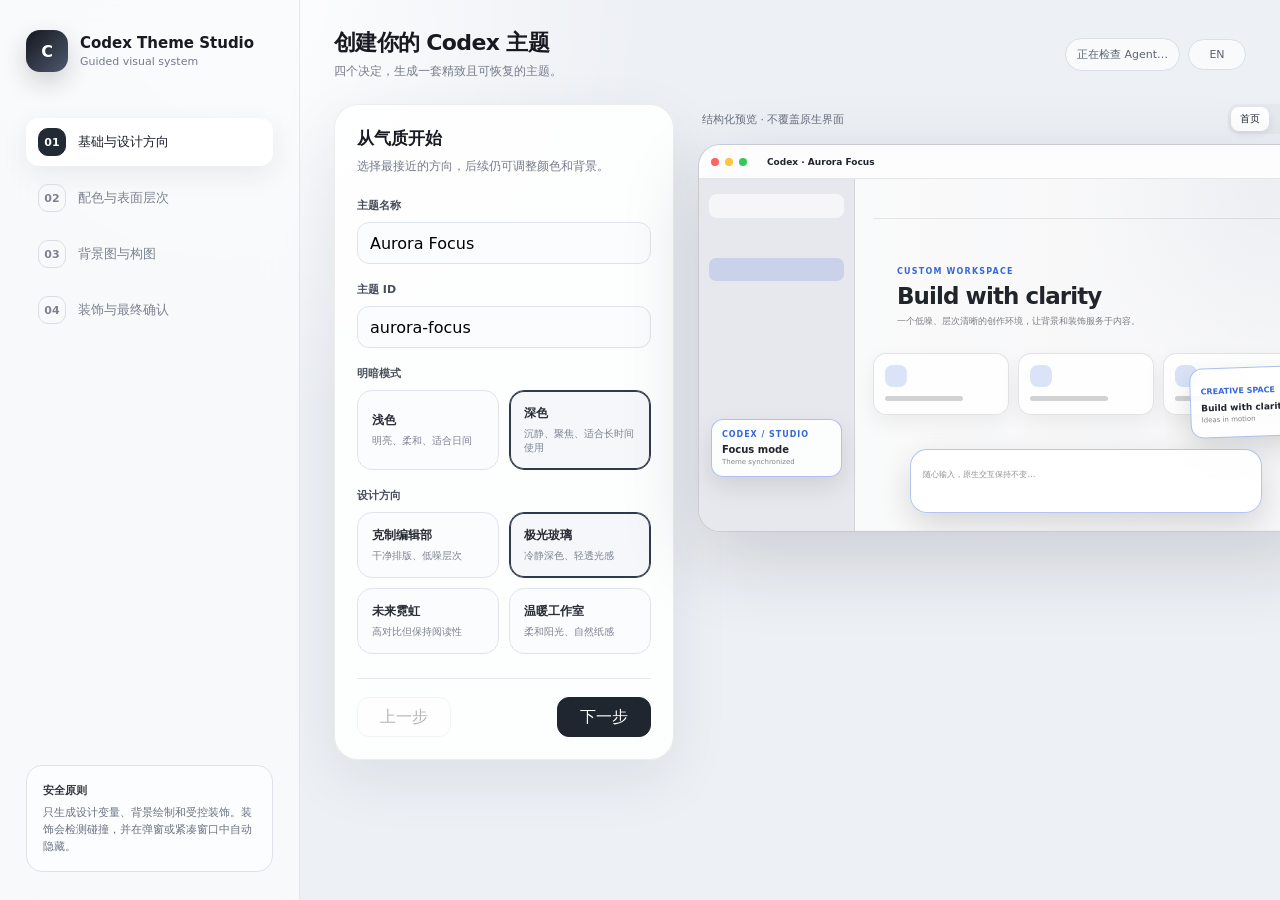
==== commit 9a3ccaf6: "feat: close the interactive theme handoff loop" ====
--- a/assets/studio/index.html
+++ b/assets/studio/index.html
@@ -6,7 +6,7 @@
   <title>Codex Theme Studio</title>
   <style>
     :root{--bg:#edf0f5;--panel:#fff;--ink:#171a20;--muted:#747b89;--line:#dfe3ea;--accent:#3867d6;--support:#7c8aa5;--surface:#f4f3ef;--radius:18px;--preview-ink:#20242b;--preview-panel:#fff;--preview-under:#e8e9ed;--veil:.78;--art:none;font-family:-apple-system,BlinkMacSystemFont,"SF Pro Text","PingFang SC",system-ui,sans-serif;color:var(--ink);background:var(--bg)}
-    *{box-sizing:border-box}body{margin:0;min-width:1080px;background:radial-gradient(circle at 18% 0,#fff 0,transparent 30%),var(--bg)}button,input,select{font:inherit}button{cursor:pointer}.app{display:grid;grid-template-columns:300px minmax(760px,1fr);min-height:100vh}.rail{position:sticky;top:0;height:100vh;padding:30px 26px;border-right:1px solid rgba(27,31,39,.09);background:rgba(249,250,252,.82);backdrop-filter:blur(24px)}.brand{display:flex;gap:12px;align-items:center}.mark{display:grid;place-items:center;width:42px;height:42px;border-radius:14px;color:#fff;font-weight:850;background:linear-gradient(135deg,#14171d,#4e596f);box-shadow:0 10px 24px rgba(18,24,35,.18)}.brand strong{display:block;font-size:15px}.brand small{display:block;margin-top:3px;color:var(--muted);font-size:11px}.steps{margin-top:46px;display:grid;gap:8px}.step{display:grid;grid-template-columns:30px 1fr;gap:10px;align-items:center;padding:10px 12px;border-radius:13px;color:#7b8290;font-size:13px}.step b{display:grid;place-items:center;width:28px;height:28px;border:1px solid #d8dde6;border-radius:10px;font-size:11px}.step.active{color:#1c2028;background:#fff;box-shadow:0 8px 28px rgba(35,41,52,.08)}.step.active b{border-color:#222a36;background:#222a36;color:#fff}.principle{position:absolute;left:26px;right:26px;bottom:28px;padding:16px;border:1px solid #dde1e8;border-radius:16px;color:#697180;font-size:11px;line-height:1.55;background:rgba(255,255,255,.58)}.principle strong{display:block;margin-bottom:5px;color:#303641}.workspace{padding:28px 34px 42px}.topbar{display:flex;align-items:center;justify-content:space-between;margin-bottom:24px}.topbar h1{margin:0;font-size:22px;letter-spacing:-.03em}.topbar p{margin:5px 0 0;color:var(--muted);font-size:12px}.top-actions{display:flex;align-items:center;gap:8px}.badge,.lang-toggle{padding:8px 11px;border:1px solid #d9dee7;border-radius:999px;color:#5b6473;background:rgba(255,255,255,.7);font-size:11px}.lang-toggle{min-width:58px}.lang-toggle:hover{border-color:#aeb7c5;color:#202630}.layout{display:grid;grid-template-columns:minmax(340px,410px) minmax(620px,1fr);gap:24px;align-items:start}.controls{padding:22px;border:1px solid rgba(25,29,36,.08);border-radius:24px;background:rgba(255,255,255,.88);box-shadow:0 20px 60px rgba(28,34,46,.08)}.screen{display:none}.screen.active{display:block}.screen h2{margin:0 0 7px;font-size:17px}.screen>p{margin:0 0 22px;color:var(--muted);font-size:12px;line-height:1.6}.label{display:block;margin:18px 0 9px;color:#474e5b;font-size:11px;font-weight:720}.field{width:100%;height:42px;padding:0 12px;border:1px solid var(--line);border-radius:12px;outline:none;background:#fbfcfd}.field:focus{border-color:#7d8ca8;box-shadow:0 0 0 3px rgba(92,112,151,.10)}.cards{display:grid;grid-template-columns:1fr 1fr;gap:10px}.choice{position:relative;padding:14px;text-align:left;border:1px solid var(--line);border-radius:15px;background:#fbfcfd;color:#272c35}.choice:hover{border-color:#b7c0ce}.choice.selected{border-color:#303a4b;box-shadow:inset 0 0 0 1px #303a4b;background:#f5f7fa}.choice strong{display:block;font-size:12px}.choice small{display:block;margin-top:5px;color:#7b8290;font-size:10px;line-height:1.4}.swatch{height:44px;margin-bottom:10px;border-radius:11px;background:var(--swatch);box-shadow:inset 0 0 0 1px rgba(0,0,0,.07)}.colors{display:grid;grid-template-columns:1fr 1fr;gap:10px}.color-field{display:flex;gap:10px;align-items:center;padding:8px 10px;border:1px solid var(--line);border-radius:13px;background:#fbfcfd}.color-field input[type=color]{width:30px;height:30px;padding:0;border:0;border-radius:8px;background:none}.color-field span{font-size:11px}.range{width:100%;accent-color:#3f4859}.upload{position:relative;display:grid;place-items:center;min-height:100px;padding:14px;border:1px dashed #cbd1db;border-radius:16px;color:#737b89;background:#fafbfc;text-align:center;font-size:11px}.upload input{position:absolute;inset:0;opacity:0;cursor:pointer}.actions{display:flex;justify-content:space-between;gap:10px;margin-top:24px;padding-top:18px;border-top:1px solid #e7e9ee}.btn{min-width:94px;height:40px;padding:0 16px;border:1px solid #d9dee7;border-radius:12px;background:#fff;color:#2a303b}.btn.primary{border-color:#202630;background:#202630;color:#fff}.btn:disabled{opacity:.35;cursor:not-allowed}.preview-wrap{position:sticky;top:28px}.preview-head{display:flex;align-items:center;justify-content:space-between;margin:0 4px 10px;color:#68707e;font-size:11px}.tabs{display:flex;gap:4px;padding:3px;border-radius:10px;background:#e6e9ee}.tabs button{padding:5px 9px;border:0;border-radius:8px;color:#707887;background:transparent;font-size:10px}.tabs button.active{background:#fff;color:#242a34;box-shadow:0 3px 9px rgba(0,0,0,.08)}.preview{position:relative;overflow:hidden;aspect-ratio:16/10;border:1px solid rgba(19,25,35,.14);border-radius:22px;background:var(--preview-under);box-shadow:0 28px 80px rgba(24,31,43,.16);color:var(--preview-ink)}.windowbar{height:34px;display:flex;align-items:center;gap:6px;padding:0 12px;border-bottom:1px solid color-mix(in srgb,var(--preview-ink) 10%,transparent);background:color-mix(in srgb,var(--preview-panel) 92%,transparent)}.dot{width:8px;height:8px;border-radius:50%;background:#ff625f}.dot:nth-child(2){background:#ffc43d}.dot:nth-child(3){background:#34c759}.window-title{margin-left:14px;font-size:9px;font-weight:700}.shell{display:grid;grid-template-columns:156px 1fr;height:calc(100% - 34px)}.sidebar{position:relative;padding:15px 10px;background:color-mix(in srgb,var(--preview-under) 92%,transparent);border-right:1px solid color-mix(in srgb,var(--preview-ink) 11%,transparent)}.search{height:24px;border-radius:8px;background:color-mix(in srgb,var(--preview-panel) 62%,transparent)}.nav{display:grid;gap:4px;margin-top:13px}.nav i{display:block;height:23px;border-radius:7px}.nav i:nth-child(2){background:color-mix(in srgb,var(--accent) 17%,transparent)}.side-card{position:absolute;left:12px;right:12px;bottom:54px;padding:10px;border:1px solid color-mix(in srgb,var(--accent) 40%,transparent);border-radius:12px;background:color-mix(in srgb,var(--preview-panel) 88%,transparent);box-shadow:0 10px 24px rgba(0,0,0,.10)}.side-card b{display:block;font-size:8px;color:var(--accent);letter-spacing:.12em}.side-card strong{display:block;margin-top:5px;font-size:10px}.side-card small{display:block;margin-top:3px;opacity:.55;font-size:7px}.main{position:relative;padding:14px 18px 17px;background-image:linear-gradient(90deg,color-mix(in srgb,var(--preview-panel) calc(var(--veil)*100%),transparent),color-mix(in srgb,var(--preview-panel) calc((var(--veil) - .18)*100%),transparent)),var(--art),radial-gradient(circle at 88% 4%,color-mix(in srgb,var(--support) 22%,transparent),transparent 34%);background-size:cover;background-position:center right}.header{height:26px;border-bottom:1px solid color-mix(in srgb,var(--preview-ink) 10%,transparent)}.hero{padding:48px 24px 0}.hero .kicker{font-size:8px;color:var(--accent);font-weight:800;letter-spacing:.15em}.hero h3{max-width:320px;margin:8px 0 6px;font-size:23px;line-height:1.08;letter-spacing:-.04em}.hero p{margin:0;max-width:310px;opacity:.58;font-size:9px;line-height:1.5}.suggestions{display:grid;grid-template-columns:repeat(3,1fr);gap:9px;margin-top:25px}.suggestions div{height:62px;padding:11px;border:1px solid color-mix(in srgb,var(--preview-ink) 12%,transparent);border-radius:13px;background:color-mix(in srgb,var(--preview-panel) 82%,transparent);box-shadow:0 8px 22px rgba(0,0,0,.06)}.suggestions b{display:block;width:22px;height:22px;border-radius:8px;background:color-mix(in srgb,var(--accent) 18%,transparent)}.suggestions span{display:block;width:70%;height:5px;margin-top:9px;border-radius:5px;background:color-mix(in srgb,var(--preview-ink) 20%,transparent)}.composer{position:absolute;left:12%;right:12%;bottom:18px;height:64px;padding:12px;border:1px solid color-mix(in srgb,var(--accent) 38%,transparent);border-radius:17px;background:color-mix(in srgb,var(--preview-panel) 91%,transparent);box-shadow:0 12px 32px rgba(0,0,0,.14);backdrop-filter:blur(14px)}.composer span{font-size:8px;opacity:.5}.corner-card{position:absolute;right:15px;bottom:94px;width:112px;height:70px;padding:10px;border:1px solid color-mix(in srgb,var(--accent) 42%,transparent);border-radius:13px;background:color-mix(in srgb,var(--preview-panel) 88%,transparent);box-shadow:0 12px 28px rgba(0,0,0,.13);transform:rotate(-2deg)}.corner-card b{font-size:8px;color:var(--accent)}.corner-card strong{display:block;margin-top:5px;font-size:9px}.corner-card small{display:block;margin-top:3px;opacity:.56;font-size:7px}.task-content{display:none;padding:24px 11%;font-size:9px}.task-content .bubble{max-width:76%;margin-bottom:10px;padding:10px 12px;border-radius:12px;background:color-mix(in srgb,var(--preview-panel) 88%,transparent)}.task-content .bubble.user{margin-left:auto;background:color-mix(in srgb,var(--accent) 15%,var(--preview-panel))}.task-content .code{height:76px;padding:12px;border-radius:12px;background:color-mix(in srgb,#090c12 88%,var(--preview-panel));color:#d8e1ee;font-family:ui-monospace,monospace}.preview.task .hero,.preview.task .suggestions,.preview.task .corner-card{display:none}.preview.task .task-content{display:block}.result{display:none;margin-top:14px;padding:13px;border-radius:13px;background:#eef7f0;color:#285b36;font-size:11px;line-height:1.5}.result.error{background:#fff0f0;color:#8a3030}.result.show{display:block}@media(max-width:1240px){.layout{grid-template-columns:360px minmax(600px,1fr)}.workspace{padding-left:24px;padding-right:24px}}
+    *{box-sizing:border-box}body{margin:0;min-width:1080px;background:radial-gradient(circle at 18% 0,#fff 0,transparent 30%),var(--bg)}button,input,select{font:inherit}button{cursor:pointer}.app{display:grid;grid-template-columns:300px minmax(760px,1fr);min-height:100vh}.rail{position:sticky;top:0;height:100vh;padding:30px 26px;border-right:1px solid rgba(27,31,39,.09);background:rgba(249,250,252,.82);backdrop-filter:blur(24px)}.brand{display:flex;gap:12px;align-items:center}.mark{display:grid;place-items:center;width:42px;height:42px;border-radius:14px;color:#fff;font-weight:850;background:linear-gradient(135deg,#14171d,#4e596f);box-shadow:0 10px 24px rgba(18,24,35,.18)}.brand strong{display:block;font-size:15px}.brand small{display:block;margin-top:3px;color:var(--muted);font-size:11px}.steps{margin-top:46px;display:grid;gap:8px}.step{display:grid;grid-template-columns:30px 1fr;gap:10px;align-items:center;padding:10px 12px;border-radius:13px;color:#7b8290;font-size:13px}.step b{display:grid;place-items:center;width:28px;height:28px;border:1px solid #d8dde6;border-radius:10px;font-size:11px}.step.active{color:#1c2028;background:#fff;box-shadow:0 8px 28px rgba(35,41,52,.08)}.step.active b{border-color:#222a36;background:#222a36;color:#fff}.principle{position:absolute;left:26px;right:26px;bottom:28px;padding:16px;border:1px solid #dde1e8;border-radius:16px;color:#697180;font-size:11px;line-height:1.55;background:rgba(255,255,255,.58)}.principle strong{display:block;margin-bottom:5px;color:#303641}.workspace{padding:28px 34px 42px}.topbar{display:flex;align-items:center;justify-content:space-between;margin-bottom:24px}.topbar h1{margin:0;font-size:22px;letter-spacing:-.03em}.topbar p{margin:5px 0 0;color:var(--muted);font-size:12px}.top-actions{display:flex;align-items:center;gap:8px}.badge,.lang-toggle{padding:8px 11px;border:1px solid #d9dee7;border-radius:999px;color:#5b6473;background:rgba(255,255,255,.7);font-size:11px}.badge.connected{border-color:#b9dec5;color:#27623a;background:#eff9f2}.badge.standalone{border-color:#ead9ad;color:#755812;background:#fff8e7}.lang-toggle{min-width:58px}.lang-toggle:hover{border-color:#aeb7c5;color:#202630}.layout{display:grid;grid-template-columns:minmax(340px,410px) minmax(620px,1fr);gap:24px;align-items:start}.controls{padding:22px;border:1px solid rgba(25,29,36,.08);border-radius:24px;background:rgba(255,255,255,.88);box-shadow:0 20px 60px rgba(28,34,46,.08)}.screen{display:none}.screen.active{display:block}.screen h2{margin:0 0 7px;font-size:17px}.screen>p{margin:0 0 22px;color:var(--muted);font-size:12px;line-height:1.6}.label{display:block;margin:18px 0 9px;color:#474e5b;font-size:11px;font-weight:720}.field{width:100%;height:42px;padding:0 12px;border:1px solid var(--line);border-radius:12px;outline:none;background:#fbfcfd}.field:focus{border-color:#7d8ca8;box-shadow:0 0 0 3px rgba(92,112,151,.10)}.cards{display:grid;grid-template-columns:1fr 1fr;gap:10px}.choice{position:relative;padding:14px;text-align:left;border:1px solid var(--line);border-radius:15px;background:#fbfcfd;color:#272c35}.choice:hover{border-color:#b7c0ce}.choice.selected{border-color:#303a4b;box-shadow:inset 0 0 0 1px #303a4b;background:#f5f7fa}.choice strong{display:block;font-size:12px}.choice small{display:block;margin-top:5px;color:#7b8290;font-size:10px;line-height:1.4}.swatch{height:44px;margin-bottom:10px;border-radius:11px;background:var(--swatch);box-shadow:inset 0 0 0 1px rgba(0,0,0,.07)}.colors{display:grid;grid-template-columns:1fr 1fr;gap:10px}.color-field{display:flex;gap:10px;align-items:center;padding:8px 10px;border:1px solid var(--line);border-radius:13px;background:#fbfcfd}.color-field input[type=color]{width:30px;height:30px;padding:0;border:0;border-radius:8px;background:none}.color-field span{font-size:11px}.range{width:100%;accent-color:#3f4859}.upload{position:relative;display:grid;place-items:center;min-height:100px;padding:14px;border:1px dashed #cbd1db;border-radius:16px;color:#737b89;background:#fafbfc;text-align:center;font-size:11px}.upload input{position:absolute;inset:0;opacity:0;cursor:pointer}.handoff{margin-top:16px;padding:12px 13px;border:1px solid #dbe3ee;border-radius:13px;color:#566170;background:#f7f9fc;font-size:11px;line-height:1.55}.handoff strong{display:block;margin-bottom:3px;color:#27303d}.actions{display:flex;justify-content:space-between;gap:10px;margin-top:24px;padding-top:18px;border-top:1px solid #e7e9ee}.btn{min-width:94px;height:40px;padding:0 16px;border:1px solid #d9dee7;border-radius:12px;background:#fff;color:#2a303b}.btn.primary{border-color:#202630;background:#202630;color:#fff}.btn:disabled{opacity:.35;cursor:not-allowed}.preview-wrap{position:sticky;top:28px}.preview-head{display:flex;align-items:center;justify-content:space-between;margin:0 4px 10px;color:#68707e;font-size:11px}.tabs{display:flex;gap:4px;padding:3px;border-radius:10px;background:#e6e9ee}.tabs button{padding:5px 9px;border:0;border-radius:8px;color:#707887;background:transparent;font-size:10px}.tabs button.active{background:#fff;color:#242a34;box-shadow:0 3px 9px rgba(0,0,0,.08)}.preview{position:relative;overflow:hidden;aspect-ratio:16/10;border:1px solid rgba(19,25,35,.14);border-radius:22px;background:var(--preview-under);box-shadow:0 28px 80px rgba(24,31,43,.16);color:var(--preview-ink)}.windowbar{height:34px;display:flex;align-items:center;gap:6px;padding:0 12px;border-bottom:1px solid color-mix(in srgb,var(--preview-ink) 10%,transparent);background:color-mix(in srgb,var(--preview-panel) 92%,transparent)}.dot{width:8px;height:8px;border-radius:50%;background:#ff625f}.dot:nth-child(2){background:#ffc43d}.dot:nth-child(3){background:#34c759}.window-title{margin-left:14px;font-size:9px;font-weight:700}.shell{display:grid;grid-template-columns:156px 1fr;height:calc(100% - 34px)}.sidebar{position:relative;padding:15px 10px;background:color-mix(in srgb,var(--preview-under) 92%,transparent);border-right:1px solid color-mix(in srgb,var(--preview-ink) 11%,transparent)}.search{height:24px;border-radius:8px;background:color-mix(in srgb,var(--preview-panel) 62%,transparent)}.nav{display:grid;gap:4px;margin-top:13px}.nav i{display:block;height:23px;border-radius:7px}.nav i:nth-child(2){background:color-mix(in srgb,var(--accent) 17%,transparent)}.side-card{position:absolute;left:12px;right:12px;bottom:54px;padding:10px;border:1px solid color-mix(in srgb,var(--accent) 40%,transparent);border-radius:12px;background:color-mix(in srgb,var(--preview-panel) 88%,transparent);box-shadow:0 10px 24px rgba(0,0,0,.10)}.side-card b{display:block;font-size:8px;color:var(--accent);letter-spacing:.12em}.side-card strong{display:block;margin-top:5px;font-size:10px}.side-card small{display:block;margin-top:3px;opacity:.55;font-size:7px}.main{position:relative;padding:14px 18px 17px;background-image:linear-gradient(90deg,color-mix(in srgb,var(--preview-panel) calc(var(--veil)*100%),transparent),color-mix(in srgb,var(--preview-panel) calc((var(--veil) - .18)*100%),transparent)),var(--art),radial-gradient(circle at 88% 4%,color-mix(in srgb,var(--support) 22%,transparent),transparent 34%);background-size:cover;background-position:center right}.header{height:26px;border-bottom:1px solid color-mix(in srgb,var(--preview-ink) 10%,transparent)}.hero{padding:48px 24px 0}.hero .kicker{font-size:8px;color:var(--accent);font-weight:800;letter-spacing:.15em}.hero h3{max-width:320px;margin:8px 0 6px;font-size:23px;line-height:1.08;letter-spacing:-.04em}.hero p{margin:0;max-width:310px;opacity:.58;font-size:9px;line-height:1.5}.suggestions{display:grid;grid-template-columns:repeat(3,1fr);gap:9px;margin-top:25px}.suggestions div{height:62px;padding:11px;border:1px solid color-mix(in srgb,var(--preview-ink) 12%,transparent);border-radius:13px;background:color-mix(in srgb,var(--preview-panel) 82%,transparent);box-shadow:0 8px 22px rgba(0,0,0,.06)}.suggestions b{display:block;width:22px;height:22px;border-radius:8px;background:color-mix(in srgb,var(--accent) 18%,transparent)}.suggestions span{display:block;width:70%;height:5px;margin-top:9px;border-radius:5px;background:color-mix(in srgb,var(--preview-ink) 20%,transparent)}.composer{position:absolute;left:12%;right:12%;bottom:18px;height:64px;padding:12px;border:1px solid color-mix(in srgb,var(--accent) 38%,transparent);border-radius:17px;background:color-mix(in srgb,var(--preview-panel) 91%,transparent);box-shadow:0 12px 32px rgba(0,0,0,.14);backdrop-filter:blur(14px)}.composer span{font-size:8px;opacity:.5}.corner-card{position:absolute;right:15px;bottom:94px;width:112px;height:70px;padding:10px;border:1px solid color-mix(in srgb,var(--accent) 42%,transparent);border-radius:13px;background:color-mix(in srgb,var(--preview-panel) 88%,transparent);box-shadow:0 12px 28px rgba(0,0,0,.13);transform:rotate(-2deg)}.corner-card b{font-size:8px;color:var(--accent)}.corner-card strong{display:block;margin-top:5px;font-size:9px}.corner-card small{display:block;margin-top:3px;opacity:.56;font-size:7px}.task-content{display:none;padding:24px 11%;font-size:9px}.task-content .bubble{max-width:76%;margin-bottom:10px;padding:10px 12px;border-radius:12px;background:color-mix(in srgb,var(--preview-panel) 88%,transparent)}.task-content .bubble.user{margin-left:auto;background:color-mix(in srgb,var(--accent) 15%,var(--preview-panel))}.task-content .code{height:76px;padding:12px;border-radius:12px;background:color-mix(in srgb,#090c12 88%,var(--preview-panel));color:#d8e1ee;font-family:ui-monospace,monospace}.preview.task .hero,.preview.task .suggestions,.preview.task .corner-card{display:none}.preview.task .task-content{display:block}.result{display:none;margin-top:14px;padding:13px;border-radius:13px;background:#eef7f0;color:#285b36;font-size:11px;line-height:1.5}.result.error{background:#fff0f0;color:#8a3030}.result.show{display:block}@media(max-width:1240px){.layout{grid-template-columns:360px minmax(600px,1fr)}.workspace{padding-left:24px;padding-right:24px}}
   </style>
 </head>
 <body>
@@ -22,7 +22,7 @@
       <div class="principle"><strong>安全原则</strong>只生成设计变量、背景绘制和受控装饰。装饰会检测碰撞，并在弹窗或紧凑窗口中自动隐藏。</div>
     </aside>
     <main class="workspace">
-      <div class="topbar"><div><h1>创建你的 Codex 主题</h1><p>四个决定，生成一套精致且可恢复的主题。</p></div><div class="top-actions"><div class="badge">LOCAL · 127.0.0.1</div><button class="lang-toggle" id="langToggle" type="button" aria-label="Switch language">EN</button></div></div>
+      <div class="topbar"><div><h1>创建你的 Codex 主题</h1><p>四个决定，生成一套精致且可恢复的主题。</p></div><div class="top-actions"><div class="badge" id="agentStatus">正在检查 Agent…</div><button class="lang-toggle" id="langToggle" type="button" aria-label="Switch language">EN</button></div></div>
       <div class="layout">
         <section class="controls">
           <div class="screen active" data-screen="0">
@@ -52,6 +52,7 @@
             <label class="label" for="tagline">主题短句</label><input class="field" id="tagline" value="Build with clarity" maxlength="72">
             <label class="label" for="widgetTitle">侧边卡片标题</label><input class="field" id="widgetTitle" value="Focus mode" maxlength="32">
             <label class="label" for="cornerTitle">角落卡片标题</label><input class="field" id="cornerTitle" value="Build with clarity" maxlength="32">
+            <div class="handoff" id="handoff"><strong>提交后会自动继续</strong>页面会把设计方案交回当前 Agent。无需再发一条消息，请保持当前任务打开。</div>
             <div class="result" id="result"></div>
           </div>
           <div class="actions"><button class="btn" id="back" disabled>上一步</button><button class="btn primary" id="next">下一步</button></div>
@@ -63,10 +64,11 @@
     </main>
   </div>
   <script>
-    const $=s=>document.querySelector(s),$$=s=>[...document.querySelectorAll(s)];let step=0,artDataUrl=null,language=localStorage.getItem('cts-language')||(navigator.language.toLowerCase().startsWith('zh')?'zh':'en');
-    const translations={'基础与设计方向':'Basics & direction','配色与表面层次':'Palette & surfaces','背景图与构图':'Background & composition','装饰与最终确认':'Decorations & review','安全原则':'Safety principles','只生成设计变量、背景绘制和受控装饰。装饰会检测碰撞，并在弹窗或紧凑窗口中自动隐藏。':'Only design tokens, background artwork, and controlled decorations are generated. Decorations detect collisions and hide automatically in dialogs or compact windows.','创建你的 Codex 主题':'Create your Codex theme','四个决定，生成一套精致且可恢复的主题。':'Four decisions produce a polished, reversible theme.','从气质开始':'Start with a direction','选择最接近的方向，后续仍可调整颜色和背景。':'Choose the closest direction. You can refine colors and artwork later.','主题名称':'Theme name','主题 ID':'Theme ID','明暗模式':'Appearance','浅色':'Light','明亮、柔和、适合日间':'Bright, soft, and suited to daytime','深色':'Dark','沉静、聚焦、适合长时间使用':'Calm, focused, and comfortable for long sessions','设计方向':'Design direction','克制编辑部':'Quiet editorial','干净排版、低噪层次':'Clean typography with low visual noise','极光玻璃':'Aurora glass','冷静深色、轻透光感':'Cool dark surfaces with subtle translucency','未来霓虹':'Cyber neon','高对比但保持阅读性':'High contrast while preserving readability','温暖工作室':'Warm studio','柔和阳光、自然纸感':'Soft sunlight and natural paper texture','建立配色关系':'Build the palette','系统会自动校正正文对比度，并派生边框、悬浮和分层颜色。':'The studio corrects text contrast and derives border, hover, and layer colors.','主强调色':'Primary accent','辅助色':'Supporting accent','主表面':'Main surface','正文颜色':'Body text','圆角尺度':'Corner radius','阴影体系':'Shadow system','无阴影':'None','极致扁平':'Completely flat','柔和':'Soft','自然空间层次':'Natural depth','清晰':'Crisp','更明确的边界':'Sharper boundaries','让背景服务阅读':'Make artwork support reading','主体应靠外侧，中央阅读区和输入框后方保持低细节。':'Keep the subject near the edge and the reading column and composer low-detail.','背景来源':'Background source','内置艺术背景':'Built-in artwork','开箱即用':'Ready to use','上传图片':'Upload image','PNG、JPEG、WebP':'PNG, JPEG, or WebP','AI 生成':'AI generated','生成提示词交给 Codex':'Hand the prompt to Codex','无图片':'No image','仅使用渐变表面':'Use gradient surfaces only','拖入或点击选择本地背景':'Drop or choose a local background','背景描述':'Background description','阅读遮罩':'Reading veil','少量但准确的装饰':'Use a few precise decorations','装饰只使用受信任模板；空间不足或发生碰撞时自动隐藏。':'Decorations use trusted templates and hide when space is tight or collisions occur.','装饰密度':'Decoration density','无装饰':'None','只保留主题表面':'Keep themed surfaces only','轻量':'Light','侧边栏安全卡片':'Safe sidebar card','标准':'Standard','增加右下角小卡片':'Add a small bottom-corner card','主题短句':'Theme tagline','侧边卡片标题':'Sidebar card title','角落卡片标题':'Corner card title','上一步':'Back','下一步':'Next','结构化预览 · 不覆盖原生界面':'Structured preview · native UI stays intact','首页':'Home','任务':'Task','一个低噪、层次清晰的创作环境，让背景和装饰服务于内容。':'A calm, layered workspace where artwork and decoration support the content.','帮我检查这个实现是否可靠。':'Check whether this implementation is reliable.','我会先检查结构、状态和边界，再给出结论。':'I will inspect the structure, state, and boundaries before concluding.','随心输入，原生交互保持不变…':'Type freely. Native interactions remain unchanged…'};
+    const studioSession=__CTS_SESSION_JSON__;
+    const $=s=>document.querySelector(s),$$=s=>[...document.querySelectorAll(s)];let step=0,artDataUrl=null,submitted=false,language=localStorage.getItem('cts-language')||(navigator.language.toLowerCase().startsWith('zh')?'zh':'en');
+    const translations={'基础与设计方向':'Basics & direction','配色与表面层次':'Palette & surfaces','背景图与构图':'Background & composition','装饰与最终确认':'Decorations & review','安全原则':'Safety principles','只生成设计变量、背景绘制和受控装饰。装饰会检测碰撞，并在弹窗或紧凑窗口中自动隐藏。':'Only design tokens, background artwork, and controlled decorations are generated. Decorations detect collisions and hide automatically in dialogs or compact windows.','创建你的 Codex 主题':'Create your Codex theme','四个决定，生成一套精致且可恢复的主题。':'Four decisions produce a polished, reversible theme.','从气质开始':'Start with a direction','选择最接近的方向，后续仍可调整颜色和背景。':'Choose the closest direction. You can refine colors and artwork later.','主题名称':'Theme name','主题 ID':'Theme ID','明暗模式':'Appearance','浅色':'Light','明亮、柔和、适合日间':'Bright, soft, and suited to daytime','深色':'Dark','沉静、聚焦、适合长时间使用':'Calm, focused, and comfortable for long sessions','设计方向':'Design direction','克制编辑部':'Quiet editorial','干净排版、低噪层次':'Clean typography with low visual noise','极光玻璃':'Aurora glass','冷静深色、轻透光感':'Cool dark surfaces with subtle translucency','未来霓虹':'Cyber neon','高对比但保持阅读性':'High contrast while preserving readability','温暖工作室':'Warm studio','柔和阳光、自然纸感':'Soft sunlight and natural paper texture','建立配色关系':'Build the palette','系统会自动校正正文对比度，并派生边框、悬浮和分层颜色。':'The studio corrects text contrast and derives border, hover, and layer colors.','主强调色':'Primary accent','辅助色':'Supporting accent','主表面':'Main surface','正文颜色':'Body text','圆角尺度':'Corner radius','阴影体系':'Shadow system','无阴影':'None','极致扁平':'Completely flat','柔和':'Soft','自然空间层次':'Natural depth','清晰':'Crisp','更明确的边界':'Sharper boundaries','让背景服务阅读':'Make artwork support reading','主体应靠外侧，中央阅读区和输入框后方保持低细节。':'Keep the subject near the edge and the reading column and composer low-detail.','背景来源':'Background source','内置艺术背景':'Built-in artwork','开箱即用':'Ready to use','上传图片':'Upload image','PNG、JPEG、WebP':'PNG, JPEG, or WebP','AI 生成':'AI generated','生成提示词交给 Codex':'Hand the prompt to Codex','无图片':'No image','仅使用渐变表面':'Use gradient surfaces only','拖入或点击选择本地背景':'Drop or choose a local background','背景描述':'Background description','阅读遮罩':'Reading veil','少量但准确的装饰':'Use a few precise decorations','装饰只使用受信任模板；空间不足或发生碰撞时自动隐藏。':'Decorations use trusted templates and hide when space is tight or collisions occur.','装饰密度':'Decoration density','无装饰':'None','只保留主题表面':'Keep themed surfaces only','轻量':'Light','侧边栏安全卡片':'Safe sidebar card','标准':'Standard','增加右下角小卡片':'Add a small bottom-corner card','主题短句':'Theme tagline','侧边卡片标题':'Sidebar card title','角落卡片标题':'Corner card title','提交后会自动继续':'Continues automatically after submission','页面会把设计方案交回当前 Agent。无需再发一条消息，请保持当前任务打开。':'The page hands the design back to the current Agent. No extra message is needed; keep this task open.','上一步':'Back','下一步':'Next','结构化预览 · 不覆盖原生界面':'Structured preview · native UI stays intact','首页':'Home','任务':'Task','一个低噪、层次清晰的创作环境，让背景和装饰服务于内容。':'A calm, layered workspace where artwork and decoration support the content.','帮我检查这个实现是否可靠。':'Check whether this implementation is reliable.','我会先检查结构、状态和边界，再给出结论。':'I will inspect the structure, state, and boundaries before concluding.','随心输入，原生交互保持不变…':'Type freely. Native interactions remain unchanged…'};
     const sourceText=new WeakMap();
-    function translateStaticText(){const walker=document.createTreeWalker(document.body,NodeFilter.SHOW_TEXT);for(let node=walker.nextNode();node;node=walker.nextNode()){if(node.parentElement?.closest('script,style,#result,#langToggle'))continue;const current=node.nodeValue,trimmed=current.trim();if(!trimmed)continue;if(!sourceText.has(node))sourceText.set(node,trimmed);const original=sourceText.get(node),translated=language==='en'?translations[original]:original;if(translated)node.nodeValue=current.replace(trimmed,translated)}document.documentElement.lang=language==='zh'?'zh-CN':'en';$('#langToggle').textContent=language==='zh'?'EN':'中文';$('#langToggle').setAttribute('aria-label',language==='zh'?'Switch to English':'切换到中文')}
+    function translateStaticText(){const walker=document.createTreeWalker(document.body,NodeFilter.SHOW_TEXT);for(let node=walker.nextNode();node;node=walker.nextNode()){if(node.parentElement?.closest('script,style,#result,#langToggle,#agentStatus'))continue;const current=node.nodeValue,trimmed=current.trim();if(!trimmed)continue;if(!sourceText.has(node))sourceText.set(node,trimmed);const original=sourceText.get(node),translated=language==='en'?translations[original]:original;if(translated)node.nodeValue=current.replace(trimmed,translated)}document.documentElement.lang=language==='zh'?'zh-CN':'en';$('#langToggle').textContent=language==='zh'?'EN':'中文';$('#langToggle').setAttribute('aria-label',language==='zh'?'Switch to English':'切换到中文');renderAgentStatus()}
     const tr=(zh,en)=>language==='zh'?zh:en;
     const presets={
       'quiet-editorial':{mode:'light',accent:'#3867d6',support:'#7c8aa5',surface:'#f4f3ef',ink:'#20242b'},
@@ -80,8 +82,9 @@
     function mix(hexA,hexB,w){const a=[1,3,5].map(i=>parseInt(hexA.slice(i,i+2),16)),b=[1,3,5].map(i=>parseInt(hexB.slice(i,i+2),16));return '#'+a.map((v,i)=>Math.round(v*(1-w)+b[i]*w).toString(16).padStart(2,'0')).join('')}
     function update(){const mode=selected('modeChoices'),surface=$('#surface').value,ink=$('#ink').value;document.documentElement.style.setProperty('--accent',$('#accent').value);document.documentElement.style.setProperty('--support',$('#support').value);document.documentElement.style.setProperty('--preview-ink',ink);document.documentElement.style.setProperty('--preview-panel',mode==='dark'?mix(surface,'#ffffff',.09):mix(surface,'#ffffff',.65));document.documentElement.style.setProperty('--preview-under',mode==='dark'?mix(surface,'#000000',.3):mix(surface,$('#accent').value,.04));document.documentElement.style.setProperty('--radius',$('#radius').value+'px');document.documentElement.style.setProperty('--veil',$('#veil').value/100);document.documentElement.style.setProperty('--art',artDataUrl?`url(${artDataUrl})`:'radial-gradient(circle at 82% 18%,color-mix(in srgb,var(--support) 52%,transparent),transparent 24%),radial-gradient(circle at 95% 66%,color-mix(in srgb,var(--accent) 38%,transparent),transparent 32%)');$('#radiusValue').textContent=$('#radius').value+'px';$('#veilValue').textContent=$('#veil').value+'%';$('#previewName').textContent=$('#name').value||tr('未命名','Untitled');$('#previewTagline').textContent=$('#tagline').value||'Build with clarity';$('#previewWidgetTitle').textContent=$('#widgetTitle').value||'Focus mode';$('#previewCornerTitle').textContent=$('#cornerTitle').value||'Build with clarity';const density=selected('densityChoices');$('#sideCard').style.display=density==='none'?'none':'block';$('#cornerCard').style.display=density==='standard'?'block':'none'}
     $$('input').forEach(input=>input.addEventListener('input',update));$('#artUpload').addEventListener('change',()=>{const file=$('#artUpload').files[0];if(!file)return;if(file.size>24*1024*1024){alert(tr('图片不能超过 24 MB','Image must be smaller than 24 MB'));return}const reader=new FileReader();reader.onload=()=>{artDataUrl=reader.result;$('#backgroundChoices .selected')?.classList.remove('selected');$('#backgroundChoices [data-value="upload"]').classList.add('selected');update()};reader.readAsDataURL(file)});
-    function renderStep(){$$('.screen').forEach((n,i)=>n.classList.toggle('active',i===step));$$('.step').forEach((n,i)=>n.classList.toggle('active',i===step));$('#back').disabled=step===0;$('#next').textContent=step===3?tr('生成主题','Generate theme'):tr('下一步','Next')}
-    $('#back').onclick=()=>{step=Math.max(0,step-1);renderStep()};$('#next').onclick=async()=>{if(step<3){step++;renderStep();return}const result=$('#result');result.className='result show';result.textContent=tr('正在编译并执行安全检查…','Compiling and running safety checks…');const brief={id:$('#id').value,name:$('#name').value,mode:selected('modeChoices'),direction:selected('directionChoices'),palette:{accent:$('#accent').value,support:$('#support').value,surface:$('#surface').value,ink:$('#ink').value},background:{source:selected('backgroundChoices'),position:'center right',veil:Number($('#veil').value)/100,prompt:$('#prompt').value},shape:{radius:Number($('#radius').value),shadow:selected('shadowChoices')},decorations:{density:selected('densityChoices'),sidebarWidget:{enabled:true,icon:'✦',eyebrow:'CODEX / STUDIO',title:$('#widgetTitle').value,caption:'Theme synchronized'},cornerCard:{enabled:true,icon:'C',eyebrow:'CREATIVE SPACE',title:$('#cornerTitle').value,caption:'Ideas in motion'}},copy:{tagline:$('#tagline').value}};try{const response=await fetch('/api/generate',{method:'POST',headers:{'content-type':'application/json'},body:JSON.stringify({brief,artDataUrl:selected('backgroundChoices')==='upload'?artDataUrl:null})});const data=await response.json();if(!response.ok)throw new Error(data.error);result.className='result show';result.textContent=`${tr('已生成','Generated')} ${data.id}\n${data.manifestPath}${data.pendingArtPrompt?'\n'+tr('AI 背景待生成：','AI artwork pending: ')+data.pendingArtPrompt:''}`;result.style.whiteSpace='pre-wrap';}catch(error){result.className='result error show';result.textContent=error.message}}
+    function renderAgentStatus(){const status=$('#agentStatus');if(!status)return;status.className='badge '+(studioSession.agentConnected?'connected':'standalone');status.textContent=studioSession.agentConnected?tr('● Agent 已连接','● Agent connected'):tr('独立模式 · 仅保存方案','Standalone · brief only')}
+    function renderStep(){$$('.screen').forEach((n,i)=>n.classList.toggle('active',i===step));$$('.step').forEach((n,i)=>n.classList.toggle('active',i===step));$('#back').disabled=step===0||submitted;$('#next').disabled=submitted;$('#next').textContent=submitted?tr('已提交','Submitted'):step===3?tr('提交设计并让 Agent 继续','Submit design and continue'):tr('下一步','Next')}
+    $('#back').onclick=()=>{step=Math.max(0,step-1);renderStep()};$('#next').onclick=async()=>{if(step<3){step++;renderStep();return}const result=$('#result');const button=$('#next');button.disabled=true;result.className='result show';result.textContent=tr('正在保存设计方案并提交给 Agent…','Saving the design brief and handing it to the Agent…');const brief={id:$('#id').value,name:$('#name').value,mode:selected('modeChoices'),direction:selected('directionChoices'),palette:{accent:$('#accent').value,support:$('#support').value,surface:$('#surface').value,ink:$('#ink').value},background:{source:selected('backgroundChoices'),position:'center right',veil:Number($('#veil').value)/100,prompt:$('#prompt').value},shape:{radius:Number($('#radius').value),shadow:selected('shadowChoices')},decorations:{density:selected('densityChoices'),sidebarWidget:{enabled:true,icon:'✦',eyebrow:'CODEX / STUDIO',title:$('#widgetTitle').value,caption:'Theme synchronized'},cornerCard:{enabled:true,icon:'C',eyebrow:'CREATIVE SPACE',title:$('#cornerTitle').value,caption:'Ideas in motion'}},copy:{tagline:$('#tagline').value}};try{const response=await fetch('/api/submit',{method:'POST',headers:{'content-type':'application/json','x-cts-token':studioSession.token},body:JSON.stringify({brief,artDataUrl:selected('backgroundChoices')==='upload'?artDataUrl:null})});const data=await response.json();if(!response.ok)throw new Error(data.error);submitted=true;result.className='result show';result.textContent=studioSession.agentConnected?tr(`设计方案已提交给 Agent ✓\nCodex 正在继续生成背景、编译、应用和验证。\n无需再次发送消息，请保持当前任务打开。`,`Design brief submitted to the Agent ✓\nCodex is continuing with artwork, compilation, application, and verification.\nNo extra message is needed; keep this task open.`):tr(`设计方案已保存 ✓\n当前没有等待中的 Agent。请把 brief 路径交给 Agent：\n${data.briefPath}`,`Design brief saved ✓\nNo Agent is currently waiting. Give this brief path to an Agent:\n${data.briefPath}`);result.style.whiteSpace='pre-wrap';renderStep()}catch(error){button.disabled=false;result.className='result error show';result.textContent=error.message}}
     $$('.tabs button').forEach(button=>button.onclick=()=>{$$('.tabs button').forEach(n=>n.classList.remove('active'));button.classList.add('active');$('#preview').classList.toggle('task',button.dataset.preview==='task')});$('#langToggle').onclick=()=>{language=language==='zh'?'en':'zh';localStorage.setItem('cts-language',language);translateStaticText();renderStep();update()};translateStaticText();update();renderStep();
   </script>
 </body>
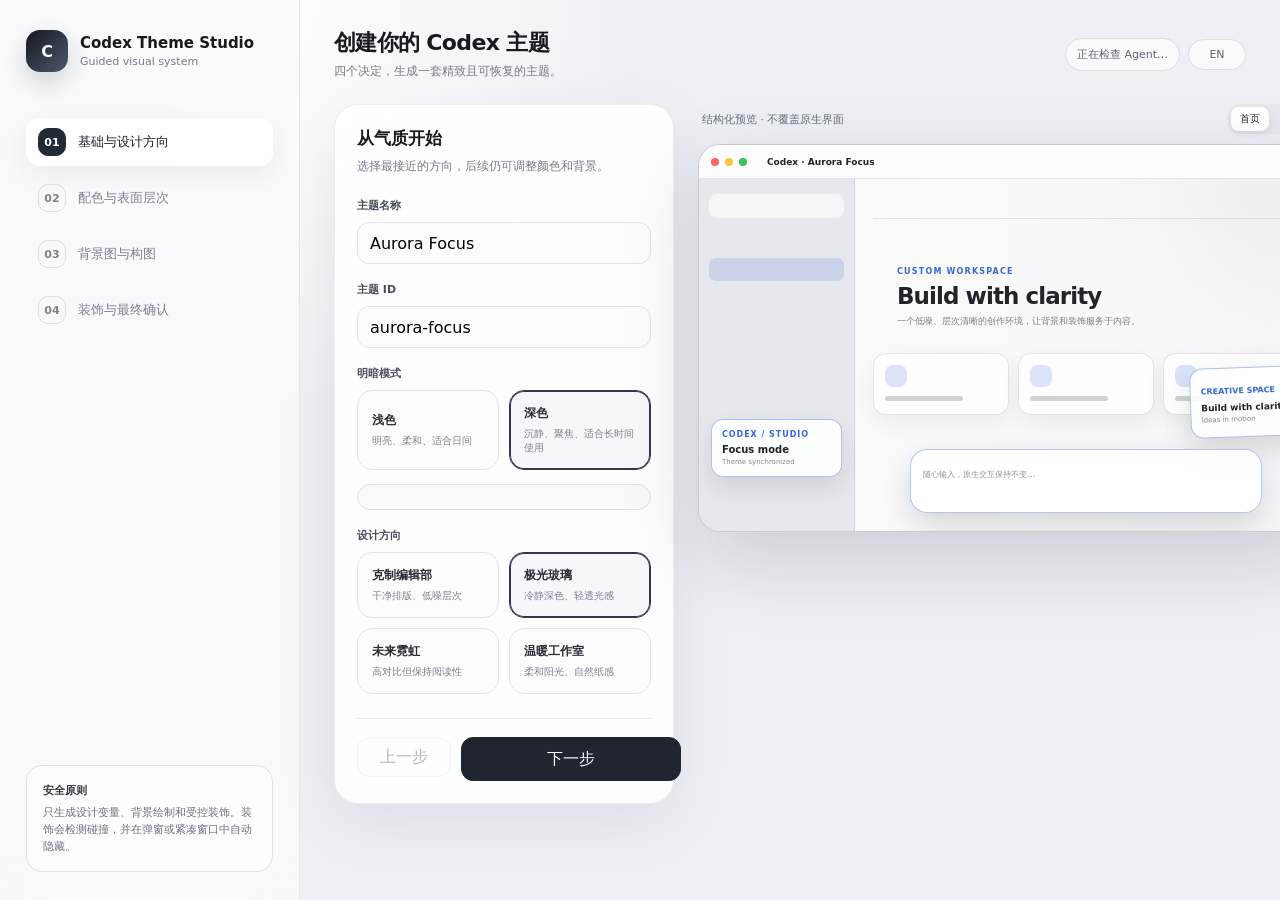
==== commit d0917c73: "feat: improve palette quality and appearance guidance" ====
--- a/assets/studio/index.html
+++ b/assets/studio/index.html
@@ -7,6 +7,9 @@
   <style>
     :root{--bg:#edf0f5;--panel:#fff;--ink:#171a20;--muted:#747b89;--line:#dfe3ea;--accent:#3867d6;--support:#7c8aa5;--surface:#f4f3ef;--radius:18px;--preview-ink:#20242b;--preview-panel:#fff;--preview-under:#e8e9ed;--veil:.78;--art:none;font-family:-apple-system,BlinkMacSystemFont,"SF Pro Text","PingFang SC",system-ui,sans-serif;color:var(--ink);background:var(--bg)}
     *{box-sizing:border-box}body{margin:0;min-width:1080px;background:radial-gradient(circle at 18% 0,#fff 0,transparent 30%),var(--bg)}button,input,select{font:inherit}button{cursor:pointer}.app{display:grid;grid-template-columns:300px minmax(760px,1fr);min-height:100vh}.rail{position:sticky;top:0;height:100vh;padding:30px 26px;border-right:1px solid rgba(27,31,39,.09);background:rgba(249,250,252,.82);backdrop-filter:blur(24px)}.brand{display:flex;gap:12px;align-items:center}.mark{display:grid;place-items:center;width:42px;height:42px;border-radius:14px;color:#fff;font-weight:850;background:linear-gradient(135deg,#14171d,#4e596f);box-shadow:0 10px 24px rgba(18,24,35,.18)}.brand strong{display:block;font-size:15px}.brand small{display:block;margin-top:3px;color:var(--muted);font-size:11px}.steps{margin-top:46px;display:grid;gap:8px}.step{display:grid;grid-template-columns:30px 1fr;gap:10px;align-items:center;padding:10px 12px;border-radius:13px;color:#7b8290;font-size:13px}.step b{display:grid;place-items:center;width:28px;height:28px;border:1px solid #d8dde6;border-radius:10px;font-size:11px}.step.active{color:#1c2028;background:#fff;box-shadow:0 8px 28px rgba(35,41,52,.08)}.step.active b{border-color:#222a36;background:#222a36;color:#fff}.principle{position:absolute;left:26px;right:26px;bottom:28px;padding:16px;border:1px solid #dde1e8;border-radius:16px;color:#697180;font-size:11px;line-height:1.55;background:rgba(255,255,255,.58)}.principle strong{display:block;margin-bottom:5px;color:#303641}.workspace{padding:28px 34px 42px}.topbar{display:flex;align-items:center;justify-content:space-between;margin-bottom:24px}.topbar h1{margin:0;font-size:22px;letter-spacing:-.03em}.topbar p{margin:5px 0 0;color:var(--muted);font-size:12px}.top-actions{display:flex;align-items:center;gap:8px}.badge,.lang-toggle{padding:8px 11px;border:1px solid #d9dee7;border-radius:999px;color:#5b6473;background:rgba(255,255,255,.7);font-size:11px}.badge.connected{border-color:#b9dec5;color:#27623a;background:#eff9f2}.badge.standalone{border-color:#ead9ad;color:#755812;background:#fff8e7}.lang-toggle{min-width:58px}.lang-toggle:hover{border-color:#aeb7c5;color:#202630}.layout{display:grid;grid-template-columns:minmax(340px,410px) minmax(620px,1fr);gap:24px;align-items:start}.controls{padding:22px;border:1px solid rgba(25,29,36,.08);border-radius:24px;background:rgba(255,255,255,.88);box-shadow:0 20px 60px rgba(28,34,46,.08)}.screen{display:none}.screen.active{display:block}.screen h2{margin:0 0 7px;font-size:17px}.screen>p{margin:0 0 22px;color:var(--muted);font-size:12px;line-height:1.6}.label{display:block;margin:18px 0 9px;color:#474e5b;font-size:11px;font-weight:720}.field{width:100%;height:42px;padding:0 12px;border:1px solid var(--line);border-radius:12px;outline:none;background:#fbfcfd}.field:focus{border-color:#7d8ca8;box-shadow:0 0 0 3px rgba(92,112,151,.10)}.cards{display:grid;grid-template-columns:1fr 1fr;gap:10px}.choice{position:relative;padding:14px;text-align:left;border:1px solid var(--line);border-radius:15px;background:#fbfcfd;color:#272c35}.choice:hover{border-color:#b7c0ce}.choice.selected{border-color:#303a4b;box-shadow:inset 0 0 0 1px #303a4b;background:#f5f7fa}.choice strong{display:block;font-size:12px}.choice small{display:block;margin-top:5px;color:#7b8290;font-size:10px;line-height:1.4}.swatch{height:44px;margin-bottom:10px;border-radius:11px;background:var(--swatch);box-shadow:inset 0 0 0 1px rgba(0,0,0,.07)}.colors{display:grid;grid-template-columns:1fr 1fr;gap:10px}.color-field{display:flex;gap:10px;align-items:center;padding:8px 10px;border:1px solid var(--line);border-radius:13px;background:#fbfcfd}.color-field input[type=color]{width:30px;height:30px;padding:0;border:0;border-radius:8px;background:none}.color-field span{font-size:11px}.range{width:100%;accent-color:#3f4859}.upload{position:relative;display:grid;place-items:center;min-height:100px;padding:14px;border:1px dashed #cbd1db;border-radius:16px;color:#737b89;background:#fafbfc;text-align:center;font-size:11px}.upload input{position:absolute;inset:0;opacity:0;cursor:pointer}.handoff{margin-top:16px;padding:12px 13px;border:1px solid #dbe3ee;border-radius:13px;color:#566170;background:#f7f9fc;font-size:11px;line-height:1.55}.handoff strong{display:block;margin-bottom:3px;color:#27303d}.actions{display:flex;justify-content:space-between;gap:10px;margin-top:24px;padding-top:18px;border-top:1px solid #e7e9ee}.btn{min-width:94px;height:40px;padding:0 16px;border:1px solid #d9dee7;border-radius:12px;background:#fff;color:#2a303b}.btn.primary{border-color:#202630;background:#202630;color:#fff}.btn:disabled{opacity:.35;cursor:not-allowed}.preview-wrap{position:sticky;top:28px}.preview-head{display:flex;align-items:center;justify-content:space-between;margin:0 4px 10px;color:#68707e;font-size:11px}.tabs{display:flex;gap:4px;padding:3px;border-radius:10px;background:#e6e9ee}.tabs button{padding:5px 9px;border:0;border-radius:8px;color:#707887;background:transparent;font-size:10px}.tabs button.active{background:#fff;color:#242a34;box-shadow:0 3px 9px rgba(0,0,0,.08)}.preview{position:relative;overflow:hidden;aspect-ratio:16/10;border:1px solid rgba(19,25,35,.14);border-radius:22px;background:var(--preview-under);box-shadow:0 28px 80px rgba(24,31,43,.16);color:var(--preview-ink)}.windowbar{height:34px;display:flex;align-items:center;gap:6px;padding:0 12px;border-bottom:1px solid color-mix(in srgb,var(--preview-ink) 10%,transparent);background:color-mix(in srgb,var(--preview-panel) 92%,transparent)}.dot{width:8px;height:8px;border-radius:50%;background:#ff625f}.dot:nth-child(2){background:#ffc43d}.dot:nth-child(3){background:#34c759}.window-title{margin-left:14px;font-size:9px;font-weight:700}.shell{display:grid;grid-template-columns:156px 1fr;height:calc(100% - 34px)}.sidebar{position:relative;padding:15px 10px;background:color-mix(in srgb,var(--preview-under) 92%,transparent);border-right:1px solid color-mix(in srgb,var(--preview-ink) 11%,transparent)}.search{height:24px;border-radius:8px;background:color-mix(in srgb,var(--preview-panel) 62%,transparent)}.nav{display:grid;gap:4px;margin-top:13px}.nav i{display:block;height:23px;border-radius:7px}.nav i:nth-child(2){background:color-mix(in srgb,var(--accent) 17%,transparent)}.side-card{position:absolute;left:12px;right:12px;bottom:54px;padding:10px;border:1px solid color-mix(in srgb,var(--accent) 40%,transparent);border-radius:12px;background:color-mix(in srgb,var(--preview-panel) 88%,transparent);box-shadow:0 10px 24px rgba(0,0,0,.10)}.side-card b{display:block;font-size:8px;color:var(--accent);letter-spacing:.12em}.side-card strong{display:block;margin-top:5px;font-size:10px}.side-card small{display:block;margin-top:3px;opacity:.55;font-size:7px}.main{position:relative;padding:14px 18px 17px;background-image:linear-gradient(90deg,color-mix(in srgb,var(--preview-panel) calc(var(--veil)*100%),transparent),color-mix(in srgb,var(--preview-panel) calc((var(--veil) - .18)*100%),transparent)),var(--art),radial-gradient(circle at 88% 4%,color-mix(in srgb,var(--support) 22%,transparent),transparent 34%);background-size:cover;background-position:center right}.header{height:26px;border-bottom:1px solid color-mix(in srgb,var(--preview-ink) 10%,transparent)}.hero{padding:48px 24px 0}.hero .kicker{font-size:8px;color:var(--accent);font-weight:800;letter-spacing:.15em}.hero h3{max-width:320px;margin:8px 0 6px;font-size:23px;line-height:1.08;letter-spacing:-.04em}.hero p{margin:0;max-width:310px;opacity:.58;font-size:9px;line-height:1.5}.suggestions{display:grid;grid-template-columns:repeat(3,1fr);gap:9px;margin-top:25px}.suggestions div{height:62px;padding:11px;border:1px solid color-mix(in srgb,var(--preview-ink) 12%,transparent);border-radius:13px;background:color-mix(in srgb,var(--preview-panel) 82%,transparent);box-shadow:0 8px 22px rgba(0,0,0,.06)}.suggestions b{display:block;width:22px;height:22px;border-radius:8px;background:color-mix(in srgb,var(--accent) 18%,transparent)}.suggestions span{display:block;width:70%;height:5px;margin-top:9px;border-radius:5px;background:color-mix(in srgb,var(--preview-ink) 20%,transparent)}.composer{position:absolute;left:12%;right:12%;bottom:18px;height:64px;padding:12px;border:1px solid color-mix(in srgb,var(--accent) 38%,transparent);border-radius:17px;background:color-mix(in srgb,var(--preview-panel) 91%,transparent);box-shadow:0 12px 32px rgba(0,0,0,.14);backdrop-filter:blur(14px)}.composer span{font-size:8px;opacity:.5}.corner-card{position:absolute;right:15px;bottom:94px;width:112px;height:70px;padding:10px;border:1px solid color-mix(in srgb,var(--accent) 42%,transparent);border-radius:13px;background:color-mix(in srgb,var(--preview-panel) 88%,transparent);box-shadow:0 12px 28px rgba(0,0,0,.13);transform:rotate(-2deg)}.corner-card b{font-size:8px;color:var(--accent)}.corner-card strong{display:block;margin-top:5px;font-size:9px}.corner-card small{display:block;margin-top:3px;opacity:.56;font-size:7px}.task-content{display:none;padding:24px 11%;font-size:9px}.task-content .bubble{max-width:76%;margin-bottom:10px;padding:10px 12px;border-radius:12px;background:color-mix(in srgb,var(--preview-panel) 88%,transparent)}.task-content .bubble.user{margin-left:auto;background:color-mix(in srgb,var(--accent) 15%,var(--preview-panel))}.task-content .code{height:76px;padding:12px;border-radius:12px;background:color-mix(in srgb,#090c12 88%,var(--preview-panel));color:#d8e1ee;font-family:ui-monospace,monospace}.preview.task .hero,.preview.task .suggestions,.preview.task .corner-card{display:none}.preview.task .task-content{display:block}.result{display:none;margin-top:14px;padding:13px;border-radius:13px;background:#eef7f0;color:#285b36;font-size:11px;line-height:1.5}.result.error{background:#fff0f0;color:#8a3030}.result.show{display:block}@media(max-width:1240px){.layout{grid-template-columns:360px minmax(600px,1fr)}.workspace{padding-left:24px;padding-right:24px}}
+  </style>
+  <style>
+    .mode-notice,.quality-card{margin-top:14px;padding:12px 13px;border:1px solid #dbe3ee;border-radius:13px;background:#f7f9fc;color:#566170;font-size:11px;line-height:1.5}.mode-notice.warning{border-color:#efd49a;background:#fff8e8;color:#765510}.quality-card{display:grid;grid-template-columns:auto 1fr;gap:12px;align-items:center}.quality-score{display:grid;place-items:center;width:48px;height:48px;border-radius:14px;background:#202630;color:#fff;font-size:15px;font-weight:800}.quality-card strong{display:block;color:#27303d}.quality-card small{display:block;margin-top:3px;color:#6f7887}.quality-card.warning .quality-score{background:#9a6b12}.quality-card.warning{border-color:#efd49a;background:#fff8e8}#next{min-width:220px;height:44px;white-space:nowrap}
   </style>
 </head>
 <body>
@@ -30,6 +33,7 @@
             <label class="label" for="name">主题名称</label><input class="field" id="name" value="Aurora Focus" maxlength="64">
             <label class="label" for="id">主题 ID</label><input class="field" id="id" value="aurora-focus" maxlength="48">
             <span class="label">明暗模式</span><div class="cards" id="modeChoices"><button class="choice" data-value="light"><strong>浅色</strong><small>明亮、柔和、适合日间</small></button><button class="choice selected" data-value="dark"><strong>深色</strong><small>沉静、聚焦、适合长时间使用</small></button></div>
+            <div class="mode-notice" id="modeNotice"></div>
             <span class="label">设计方向</span><div class="cards" id="directionChoices">
               <button class="choice" data-value="quiet-editorial" style="--swatch:linear-gradient(135deg,#f4f3ef,#cad5e9)"><span class="swatch"></span><strong>克制编辑部</strong><small>干净排版、低噪层次</small></button>
               <button class="choice selected" data-value="aurora-glass" style="--swatch:linear-gradient(135deg,#0d1420,#64ddf2,#a58bfa)"><span class="swatch"></span><strong>极光玻璃</strong><small>冷静深色、轻透光感</small></button>
@@ -52,6 +56,7 @@
             <label class="label" for="tagline">主题短句</label><input class="field" id="tagline" value="Build with clarity" maxlength="72">
             <label class="label" for="widgetTitle">侧边卡片标题</label><input class="field" id="widgetTitle" value="Focus mode" maxlength="32">
             <label class="label" for="cornerTitle">角落卡片标题</label><input class="field" id="cornerTitle" value="Build with clarity" maxlength="32">
+            <div class="quality-card" id="qualityCard"><div class="quality-score" id="qualityScore">--</div><div><strong id="qualityTitle"></strong><small id="qualityDetail"></small></div></div>
             <div class="handoff" id="handoff"><strong>提交后会自动继续</strong>页面会把设计方案交回当前 Agent。无需再发一条消息，请保持当前任务打开。</div>
             <div class="result" id="result"></div>
           </div>
@@ -68,7 +73,7 @@
     const $=s=>document.querySelector(s),$$=s=>[...document.querySelectorAll(s)];let step=0,artDataUrl=null,submitted=false,language=localStorage.getItem('cts-language')||(navigator.language.toLowerCase().startsWith('zh')?'zh':'en');
     const translations={'基础与设计方向':'Basics & direction','配色与表面层次':'Palette & surfaces','背景图与构图':'Background & composition','装饰与最终确认':'Decorations & review','安全原则':'Safety principles','只生成设计变量、背景绘制和受控装饰。装饰会检测碰撞，并在弹窗或紧凑窗口中自动隐藏。':'Only design tokens, background artwork, and controlled decorations are generated. Decorations detect collisions and hide automatically in dialogs or compact windows.','创建你的 Codex 主题':'Create your Codex theme','四个决定，生成一套精致且可恢复的主题。':'Four decisions produce a polished, reversible theme.','从气质开始':'Start with a direction','选择最接近的方向，后续仍可调整颜色和背景。':'Choose the closest direction. You can refine colors and artwork later.','主题名称':'Theme name','主题 ID':'Theme ID','明暗模式':'Appearance','浅色':'Light','明亮、柔和、适合日间':'Bright, soft, and suited to daytime','深色':'Dark','沉静、聚焦、适合长时间使用':'Calm, focused, and comfortable for long sessions','设计方向':'Design direction','克制编辑部':'Quiet editorial','干净排版、低噪层次':'Clean typography with low visual noise','极光玻璃':'Aurora glass','冷静深色、轻透光感':'Cool dark surfaces with subtle translucency','未来霓虹':'Cyber neon','高对比但保持阅读性':'High contrast while preserving readability','温暖工作室':'Warm studio','柔和阳光、自然纸感':'Soft sunlight and natural paper texture','建立配色关系':'Build the palette','系统会自动校正正文对比度，并派生边框、悬浮和分层颜色。':'The studio corrects text contrast and derives border, hover, and layer colors.','主强调色':'Primary accent','辅助色':'Supporting accent','主表面':'Main surface','正文颜色':'Body text','圆角尺度':'Corner radius','阴影体系':'Shadow system','无阴影':'None','极致扁平':'Completely flat','柔和':'Soft','自然空间层次':'Natural depth','清晰':'Crisp','更明确的边界':'Sharper boundaries','让背景服务阅读':'Make artwork support reading','主体应靠外侧，中央阅读区和输入框后方保持低细节。':'Keep the subject near the edge and the reading column and composer low-detail.','背景来源':'Background source','内置艺术背景':'Built-in artwork','开箱即用':'Ready to use','上传图片':'Upload image','PNG、JPEG、WebP':'PNG, JPEG, or WebP','AI 生成':'AI generated','生成提示词交给 Codex':'Hand the prompt to Codex','无图片':'No image','仅使用渐变表面':'Use gradient surfaces only','拖入或点击选择本地背景':'Drop or choose a local background','背景描述':'Background description','阅读遮罩':'Reading veil','少量但准确的装饰':'Use a few precise decorations','装饰只使用受信任模板；空间不足或发生碰撞时自动隐藏。':'Decorations use trusted templates and hide when space is tight or collisions occur.','装饰密度':'Decoration density','无装饰':'None','只保留主题表面':'Keep themed surfaces only','轻量':'Light','侧边栏安全卡片':'Safe sidebar card','标准':'Standard','增加右下角小卡片':'Add a small bottom-corner card','主题短句':'Theme tagline','侧边卡片标题':'Sidebar card title','角落卡片标题':'Corner card title','提交后会自动继续':'Continues automatically after submission','页面会把设计方案交回当前 Agent。无需再发一条消息，请保持当前任务打开。':'The page hands the design back to the current Agent. No extra message is needed; keep this task open.','上一步':'Back','下一步':'Next','结构化预览 · 不覆盖原生界面':'Structured preview · native UI stays intact','首页':'Home','任务':'Task','一个低噪、层次清晰的创作环境，让背景和装饰服务于内容。':'A calm, layered workspace where artwork and decoration support the content.','帮我检查这个实现是否可靠。':'Check whether this implementation is reliable.','我会先检查结构、状态和边界，再给出结论。':'I will inspect the structure, state, and boundaries before concluding.','随心输入，原生交互保持不变…':'Type freely. Native interactions remain unchanged…'};
     const sourceText=new WeakMap();
-    function translateStaticText(){const walker=document.createTreeWalker(document.body,NodeFilter.SHOW_TEXT);for(let node=walker.nextNode();node;node=walker.nextNode()){if(node.parentElement?.closest('script,style,#result,#langToggle,#agentStatus'))continue;const current=node.nodeValue,trimmed=current.trim();if(!trimmed)continue;if(!sourceText.has(node))sourceText.set(node,trimmed);const original=sourceText.get(node),translated=language==='en'?translations[original]:original;if(translated)node.nodeValue=current.replace(trimmed,translated)}document.documentElement.lang=language==='zh'?'zh-CN':'en';$('#langToggle').textContent=language==='zh'?'EN':'中文';$('#langToggle').setAttribute('aria-label',language==='zh'?'Switch to English':'切换到中文');renderAgentStatus()}
+    function translateStaticText(){const walker=document.createTreeWalker(document.body,NodeFilter.SHOW_TEXT);for(let node=walker.nextNode();node;node=walker.nextNode()){if(node.parentElement?.closest('script,style,#result,#langToggle,#agentStatus,#modeNotice,#qualityCard'))continue;const current=node.nodeValue,trimmed=current.trim();if(!trimmed)continue;if(!sourceText.has(node))sourceText.set(node,trimmed);const original=sourceText.get(node),translated=language==='en'?translations[original]:original;if(translated)node.nodeValue=current.replace(trimmed,translated)}document.documentElement.lang=language==='zh'?'zh-CN':'en';$('#langToggle').textContent=language==='zh'?'EN':'中文';$('#langToggle').setAttribute('aria-label',language==='zh'?'Switch to English':'切换到中文');renderAgentStatus()}
     const tr=(zh,en)=>language==='zh'?zh:en;
     const presets={
       'quiet-editorial':{mode:'light',accent:'#3867d6',support:'#7c8aa5',surface:'#f4f3ef',ink:'#20242b'},
@@ -80,10 +85,13 @@
     function choose(container,callback){$('#'+container).addEventListener('click',e=>{const b=e.target.closest('.choice');if(!b)return;$('#'+container+' .selected')?.classList.remove('selected');b.classList.add('selected');callback?.(b.dataset.value);update()})}
     choose('modeChoices');choose('shadowChoices');choose('backgroundChoices');choose('densityChoices');choose('directionChoices',value=>{const p=presets[value];if(!p)return;$('#modeChoices .selected')?.classList.remove('selected');$(`#modeChoices [data-value="${p.mode}"]`).classList.add('selected');for(const key of ['accent','support','surface','ink'])$('#'+key).value=p[key]});
     function mix(hexA,hexB,w){const a=[1,3,5].map(i=>parseInt(hexA.slice(i,i+2),16)),b=[1,3,5].map(i=>parseInt(hexB.slice(i,i+2),16));return '#'+a.map((v,i)=>Math.round(v*(1-w)+b[i]*w).toString(16).padStart(2,'0')).join('')}
-    function update(){const mode=selected('modeChoices'),surface=$('#surface').value,ink=$('#ink').value;document.documentElement.style.setProperty('--accent',$('#accent').value);document.documentElement.style.setProperty('--support',$('#support').value);document.documentElement.style.setProperty('--preview-ink',ink);document.documentElement.style.setProperty('--preview-panel',mode==='dark'?mix(surface,'#ffffff',.09):mix(surface,'#ffffff',.65));document.documentElement.style.setProperty('--preview-under',mode==='dark'?mix(surface,'#000000',.3):mix(surface,$('#accent').value,.04));document.documentElement.style.setProperty('--radius',$('#radius').value+'px');document.documentElement.style.setProperty('--veil',$('#veil').value/100);document.documentElement.style.setProperty('--art',artDataUrl?`url(${artDataUrl})`:'radial-gradient(circle at 82% 18%,color-mix(in srgb,var(--support) 52%,transparent),transparent 24%),radial-gradient(circle at 95% 66%,color-mix(in srgb,var(--accent) 38%,transparent),transparent 32%)');$('#radiusValue').textContent=$('#radius').value+'px';$('#veilValue').textContent=$('#veil').value+'%';$('#previewName').textContent=$('#name').value||tr('未命名','Untitled');$('#previewTagline').textContent=$('#tagline').value||'Build with clarity';$('#previewWidgetTitle').textContent=$('#widgetTitle').value||'Focus mode';$('#previewCornerTitle').textContent=$('#cornerTitle').value||'Build with clarity';const density=selected('densityChoices');$('#sideCard').style.display=density==='none'?'none':'block';$('#cornerCard').style.display=density==='standard'?'block':'none'}
+    function luminance(hex){return[1,3,5].map(i=>parseInt(hex.slice(i,i+2),16)/255).map(v=>v<=.03928?v/12.92:((v+.055)/1.055)**2.4).reduce((sum,v,i)=>sum+v*[.2126,.7152,.0722][i],0)}
+    function contrast(a,b){const values=[luminance(a),luminance(b)].sort((x,y)=>y-x);return(values[0]+.05)/(values[1]+.05)}
+    function renderQuality(){const mode=selected('modeChoices'),recommended=presets[selected('directionChoices')]?.mode||mode,surface=$('#surface').value,ink=$('#ink').value,accent=$('#accent').value,support=$('#support').value;const checks=[contrast(ink,surface)>=4.5,contrast(accent,surface)>=3,contrast(support,surface)>=3,mode==='dark'?luminance(surface)<=.06:luminance(surface)>=.78];const score=Math.round(checks.filter(Boolean).length/checks.length*100),mismatch=mode!==recommended;$('#modeNotice').className='mode-notice'+(mismatch?' warning':'');$('#modeNotice').textContent=mismatch?tr(`当前设计方向推荐${recommended==='dark'?'深色':'浅色'}模式；继续使用${mode==='dark'?'深色':'浅色'}可能产生混合界面。`,`This direction recommends ${recommended} mode. Continuing with ${mode} may produce mixed native surfaces.`):tr(`该主题按${mode==='dark'?'深色':'浅色'}模式设计；应用时请让 Codex 官方外观保持一致。`,`Designed for ${mode} mode. Keep Codex's official appearance aligned when applying.`);$('#qualityCard').className='quality-card'+(score<100||mismatch?' warning':'');$('#qualityScore').textContent=score;$('#qualityTitle').textContent=tr(`配色质量 ${score}/100 · 推荐${mode==='dark'?'深色':'浅色'}模式`,`Palette quality ${score}/100 · ${mode} recommended`);$('#qualityDetail').textContent=score===100&&!mismatch?tr('正文、强调色和表面亮度通过基础检查。','Text, accents, and surface luminance pass the basic checks.'):tr('编译器会自动修正不安全颜色；建议返回配色步骤确认效果。','The compiler will correct unsafe colors; review the palette before submitting.')}
+    function update(){const mode=selected('modeChoices'),surface=$('#surface').value,ink=$('#ink').value;document.documentElement.style.setProperty('--accent',$('#accent').value);document.documentElement.style.setProperty('--support',$('#support').value);document.documentElement.style.setProperty('--preview-ink',ink);document.documentElement.style.setProperty('--preview-panel',mode==='dark'?mix(surface,'#ffffff',.09):mix(surface,'#ffffff',.65));document.documentElement.style.setProperty('--preview-under',mode==='dark'?mix(surface,'#000000',.3):mix(surface,$('#accent').value,.04));document.documentElement.style.setProperty('--radius',$('#radius').value+'px');document.documentElement.style.setProperty('--veil',$('#veil').value/100);document.documentElement.style.setProperty('--art',artDataUrl?`url(${artDataUrl})`:'radial-gradient(circle at 82% 18%,color-mix(in srgb,var(--support) 52%,transparent),transparent 24%),radial-gradient(circle at 95% 66%,color-mix(in srgb,var(--accent) 38%,transparent),transparent 32%)');$('#radiusValue').textContent=$('#radius').value+'px';$('#veilValue').textContent=$('#veil').value+'%';$('#previewName').textContent=$('#name').value||tr('未命名','Untitled');$('#previewTagline').textContent=$('#tagline').value||'Build with clarity';$('#previewWidgetTitle').textContent=$('#widgetTitle').value||'Focus mode';$('#previewCornerTitle').textContent=$('#cornerTitle').value||'Build with clarity';const density=selected('densityChoices');$('#sideCard').style.display=density==='none'?'none':'block';$('#cornerCard').style.display=density==='standard'?'block':'none';renderQuality()}
     $$('input').forEach(input=>input.addEventListener('input',update));$('#artUpload').addEventListener('change',()=>{const file=$('#artUpload').files[0];if(!file)return;if(file.size>24*1024*1024){alert(tr('图片不能超过 24 MB','Image must be smaller than 24 MB'));return}const reader=new FileReader();reader.onload=()=>{artDataUrl=reader.result;$('#backgroundChoices .selected')?.classList.remove('selected');$('#backgroundChoices [data-value="upload"]').classList.add('selected');update()};reader.readAsDataURL(file)});
     function renderAgentStatus(){const status=$('#agentStatus');if(!status)return;status.className='badge '+(studioSession.agentConnected?'connected':'standalone');status.textContent=studioSession.agentConnected?tr('● Agent 已连接','● Agent connected'):tr('独立模式 · 仅保存方案','Standalone · brief only')}
-    function renderStep(){$$('.screen').forEach((n,i)=>n.classList.toggle('active',i===step));$$('.step').forEach((n,i)=>n.classList.toggle('active',i===step));$('#back').disabled=step===0||submitted;$('#next').disabled=submitted;$('#next').textContent=submitted?tr('已提交','Submitted'):step===3?tr('提交设计并让 Agent 继续','Submit design and continue'):tr('下一步','Next')}
+    function renderStep(){$$('.screen').forEach((n,i)=>n.classList.toggle('active',i===step));$$('.step').forEach((n,i)=>n.classList.toggle('active',i===step));$('#back').disabled=step===0||submitted;$('#next').disabled=submitted;$('#next').textContent=submitted?tr('已提交','Submitted'):step===3?tr('提交并让 Agent 继续','Submit & continue'):tr('下一步','Next')}
     $('#back').onclick=()=>{step=Math.max(0,step-1);renderStep()};$('#next').onclick=async()=>{if(step<3){step++;renderStep();return}const result=$('#result');const button=$('#next');button.disabled=true;result.className='result show';result.textContent=tr('正在保存设计方案并提交给 Agent…','Saving the design brief and handing it to the Agent…');const brief={id:$('#id').value,name:$('#name').value,mode:selected('modeChoices'),direction:selected('directionChoices'),palette:{accent:$('#accent').value,support:$('#support').value,surface:$('#surface').value,ink:$('#ink').value},background:{source:selected('backgroundChoices'),position:'center right',veil:Number($('#veil').value)/100,prompt:$('#prompt').value},shape:{radius:Number($('#radius').value),shadow:selected('shadowChoices')},decorations:{density:selected('densityChoices'),sidebarWidget:{enabled:true,icon:'✦',eyebrow:'CODEX / STUDIO',title:$('#widgetTitle').value,caption:'Theme synchronized'},cornerCard:{enabled:true,icon:'C',eyebrow:'CREATIVE SPACE',title:$('#cornerTitle').value,caption:'Ideas in motion'}},copy:{tagline:$('#tagline').value}};try{const response=await fetch('/api/submit',{method:'POST',headers:{'content-type':'application/json','x-cts-token':studioSession.token},body:JSON.stringify({brief,artDataUrl:selected('backgroundChoices')==='upload'?artDataUrl:null})});const data=await response.json();if(!response.ok)throw new Error(data.error);submitted=true;result.className='result show';result.textContent=studioSession.agentConnected?tr(`设计方案已提交给 Agent ✓\nCodex 正在继续生成背景、编译、应用和验证。\n无需再次发送消息，请保持当前任务打开。`,`Design brief submitted to the Agent ✓\nCodex is continuing with artwork, compilation, application, and verification.\nNo extra message is needed; keep this task open.`):tr(`设计方案已保存 ✓\n当前没有等待中的 Agent。请把 brief 路径交给 Agent：\n${data.briefPath}`,`Design brief saved ✓\nNo Agent is currently waiting. Give this brief path to an Agent:\n${data.briefPath}`);result.style.whiteSpace='pre-wrap';renderStep()}catch(error){button.disabled=false;result.className='result error show';result.textContent=error.message}}
     $$('.tabs button').forEach(button=>button.onclick=()=>{$$('.tabs button').forEach(n=>n.classList.remove('active'));button.classList.add('active');$('#preview').classList.toggle('task',button.dataset.preview==='task')});$('#langToggle').onclick=()=>{language=language==='zh'?'en':'zh';localStorage.setItem('cts-language',language);translateStaticText();renderStep();update()};translateStaticText();update();renderStep();
   </script>
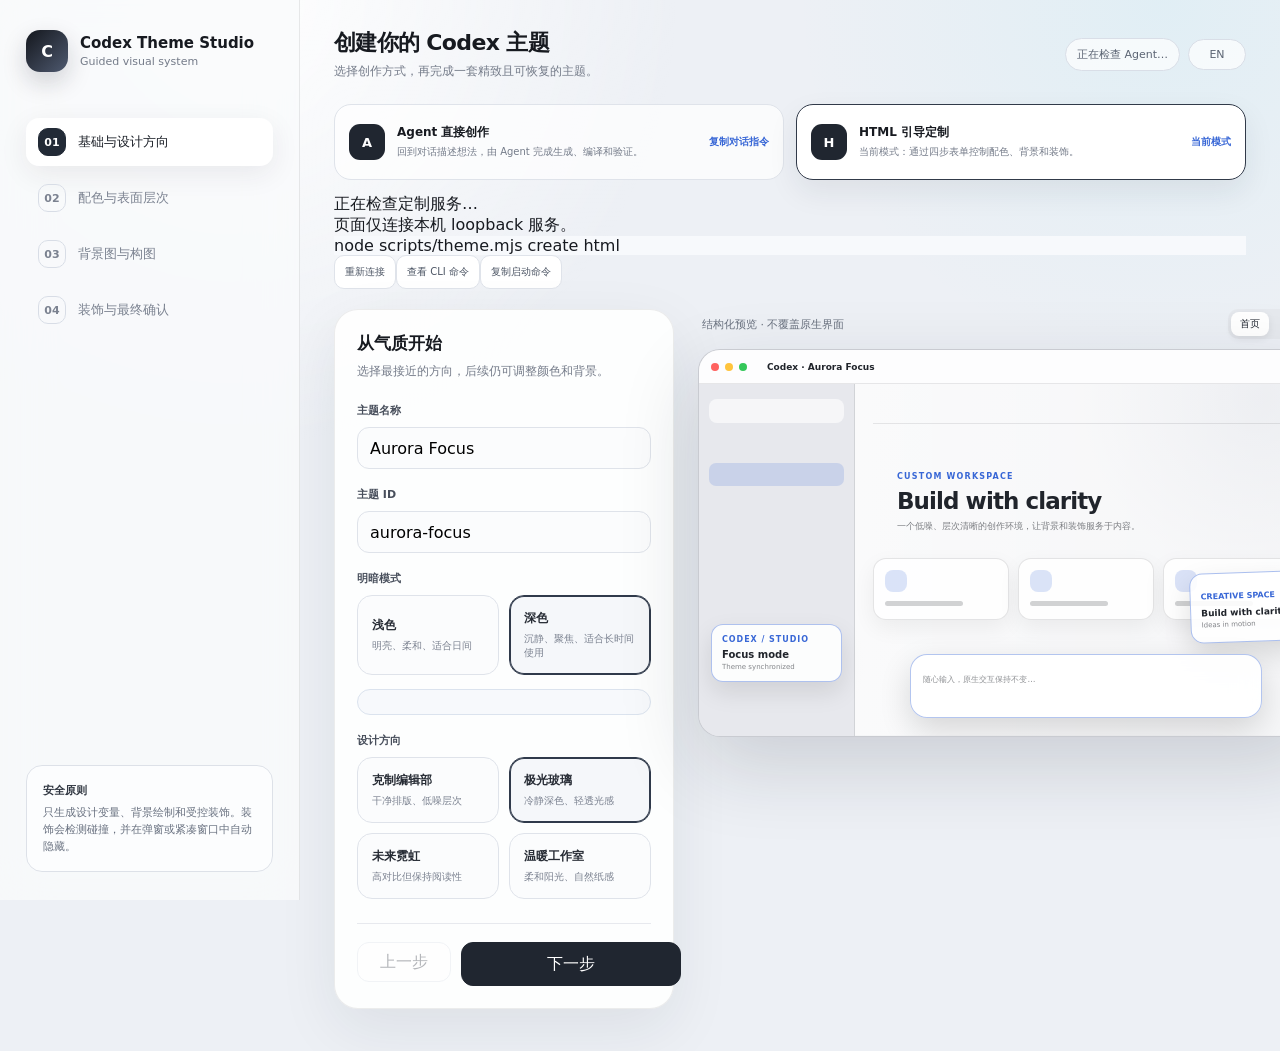
==== commit 4191d446: "Add dual-mode creation and quota widget" ====
--- a/assets/studio/index.html
+++ b/assets/studio/index.html
@@ -4,12 +4,14 @@
   <meta charset="utf-8">
   <meta name="viewport" content="width=device-width,initial-scale=1">
   <title>Codex Theme Studio</title>
+  <link rel="stylesheet" href="/assets/studio-shell.css">
   <style>
     :root{--bg:#edf0f5;--panel:#fff;--ink:#171a20;--muted:#747b89;--line:#dfe3ea;--accent:#3867d6;--support:#7c8aa5;--surface:#f4f3ef;--radius:18px;--preview-ink:#20242b;--preview-panel:#fff;--preview-under:#e8e9ed;--veil:.78;--art:none;font-family:-apple-system,BlinkMacSystemFont,"SF Pro Text","PingFang SC",system-ui,sans-serif;color:var(--ink);background:var(--bg)}
     *{box-sizing:border-box}body{margin:0;min-width:1080px;background:radial-gradient(circle at 18% 0,#fff 0,transparent 30%),var(--bg)}button,input,select{font:inherit}button{cursor:pointer}.app{display:grid;grid-template-columns:300px minmax(760px,1fr);min-height:100vh}.rail{position:sticky;top:0;height:100vh;padding:30px 26px;border-right:1px solid rgba(27,31,39,.09);background:rgba(249,250,252,.82);backdrop-filter:blur(24px)}.brand{display:flex;gap:12px;align-items:center}.mark{display:grid;place-items:center;width:42px;height:42px;border-radius:14px;color:#fff;font-weight:850;background:linear-gradient(135deg,#14171d,#4e596f);box-shadow:0 10px 24px rgba(18,24,35,.18)}.brand strong{display:block;font-size:15px}.brand small{display:block;margin-top:3px;color:var(--muted);font-size:11px}.steps{margin-top:46px;display:grid;gap:8px}.step{display:grid;grid-template-columns:30px 1fr;gap:10px;align-items:center;padding:10px 12px;border-radius:13px;color:#7b8290;font-size:13px}.step b{display:grid;place-items:center;width:28px;height:28px;border:1px solid #d8dde6;border-radius:10px;font-size:11px}.step.active{color:#1c2028;background:#fff;box-shadow:0 8px 28px rgba(35,41,52,.08)}.step.active b{border-color:#222a36;background:#222a36;color:#fff}.principle{position:absolute;left:26px;right:26px;bottom:28px;padding:16px;border:1px solid #dde1e8;border-radius:16px;color:#697180;font-size:11px;line-height:1.55;background:rgba(255,255,255,.58)}.principle strong{display:block;margin-bottom:5px;color:#303641}.workspace{padding:28px 34px 42px}.topbar{display:flex;align-items:center;justify-content:space-between;margin-bottom:24px}.topbar h1{margin:0;font-size:22px;letter-spacing:-.03em}.topbar p{margin:5px 0 0;color:var(--muted);font-size:12px}.top-actions{display:flex;align-items:center;gap:8px}.badge,.lang-toggle{padding:8px 11px;border:1px solid #d9dee7;border-radius:999px;color:#5b6473;background:rgba(255,255,255,.7);font-size:11px}.badge.connected{border-color:#b9dec5;color:#27623a;background:#eff9f2}.badge.standalone{border-color:#ead9ad;color:#755812;background:#fff8e7}.lang-toggle{min-width:58px}.lang-toggle:hover{border-color:#aeb7c5;color:#202630}.layout{display:grid;grid-template-columns:minmax(340px,410px) minmax(620px,1fr);gap:24px;align-items:start}.controls{padding:22px;border:1px solid rgba(25,29,36,.08);border-radius:24px;background:rgba(255,255,255,.88);box-shadow:0 20px 60px rgba(28,34,46,.08)}.screen{display:none}.screen.active{display:block}.screen h2{margin:0 0 7px;font-size:17px}.screen>p{margin:0 0 22px;color:var(--muted);font-size:12px;line-height:1.6}.label{display:block;margin:18px 0 9px;color:#474e5b;font-size:11px;font-weight:720}.field{width:100%;height:42px;padding:0 12px;border:1px solid var(--line);border-radius:12px;outline:none;background:#fbfcfd}.field:focus{border-color:#7d8ca8;box-shadow:0 0 0 3px rgba(92,112,151,.10)}.cards{display:grid;grid-template-columns:1fr 1fr;gap:10px}.choice{position:relative;padding:14px;text-align:left;border:1px solid var(--line);border-radius:15px;background:#fbfcfd;color:#272c35}.choice:hover{border-color:#b7c0ce}.choice.selected{border-color:#303a4b;box-shadow:inset 0 0 0 1px #303a4b;background:#f5f7fa}.choice strong{display:block;font-size:12px}.choice small{display:block;margin-top:5px;color:#7b8290;font-size:10px;line-height:1.4}.swatch{height:44px;margin-bottom:10px;border-radius:11px;background:var(--swatch);box-shadow:inset 0 0 0 1px rgba(0,0,0,.07)}.colors{display:grid;grid-template-columns:1fr 1fr;gap:10px}.color-field{display:flex;gap:10px;align-items:center;padding:8px 10px;border:1px solid var(--line);border-radius:13px;background:#fbfcfd}.color-field input[type=color]{width:30px;height:30px;padding:0;border:0;border-radius:8px;background:none}.color-field span{font-size:11px}.range{width:100%;accent-color:#3f4859}.upload{position:relative;display:grid;place-items:center;min-height:100px;padding:14px;border:1px dashed #cbd1db;border-radius:16px;color:#737b89;background:#fafbfc;text-align:center;font-size:11px}.upload input{position:absolute;inset:0;opacity:0;cursor:pointer}.handoff{margin-top:16px;padding:12px 13px;border:1px solid #dbe3ee;border-radius:13px;color:#566170;background:#f7f9fc;font-size:11px;line-height:1.55}.handoff strong{display:block;margin-bottom:3px;color:#27303d}.actions{display:flex;justify-content:space-between;gap:10px;margin-top:24px;padding-top:18px;border-top:1px solid #e7e9ee}.btn{min-width:94px;height:40px;padding:0 16px;border:1px solid #d9dee7;border-radius:12px;background:#fff;color:#2a303b}.btn.primary{border-color:#202630;background:#202630;color:#fff}.btn:disabled{opacity:.35;cursor:not-allowed}.preview-wrap{position:sticky;top:28px}.preview-head{display:flex;align-items:center;justify-content:space-between;margin:0 4px 10px;color:#68707e;font-size:11px}.tabs{display:flex;gap:4px;padding:3px;border-radius:10px;background:#e6e9ee}.tabs button{padding:5px 9px;border:0;border-radius:8px;color:#707887;background:transparent;font-size:10px}.tabs button.active{background:#fff;color:#242a34;box-shadow:0 3px 9px rgba(0,0,0,.08)}.preview{position:relative;overflow:hidden;aspect-ratio:16/10;border:1px solid rgba(19,25,35,.14);border-radius:22px;background:var(--preview-under);box-shadow:0 28px 80px rgba(24,31,43,.16);color:var(--preview-ink)}.windowbar{height:34px;display:flex;align-items:center;gap:6px;padding:0 12px;border-bottom:1px solid color-mix(in srgb,var(--preview-ink) 10%,transparent);background:color-mix(in srgb,var(--preview-panel) 92%,transparent)}.dot{width:8px;height:8px;border-radius:50%;background:#ff625f}.dot:nth-child(2){background:#ffc43d}.dot:nth-child(3){background:#34c759}.window-title{margin-left:14px;font-size:9px;font-weight:700}.shell{display:grid;grid-template-columns:156px 1fr;height:calc(100% - 34px)}.sidebar{position:relative;padding:15px 10px;background:color-mix(in srgb,var(--preview-under) 92%,transparent);border-right:1px solid color-mix(in srgb,var(--preview-ink) 11%,transparent)}.search{height:24px;border-radius:8px;background:color-mix(in srgb,var(--preview-panel) 62%,transparent)}.nav{display:grid;gap:4px;margin-top:13px}.nav i{display:block;height:23px;border-radius:7px}.nav i:nth-child(2){background:color-mix(in srgb,var(--accent) 17%,transparent)}.side-card{position:absolute;left:12px;right:12px;bottom:54px;padding:10px;border:1px solid color-mix(in srgb,var(--accent) 40%,transparent);border-radius:12px;background:color-mix(in srgb,var(--preview-panel) 88%,transparent);box-shadow:0 10px 24px rgba(0,0,0,.10)}.side-card b{display:block;font-size:8px;color:var(--accent);letter-spacing:.12em}.side-card strong{display:block;margin-top:5px;font-size:10px}.side-card small{display:block;margin-top:3px;opacity:.55;font-size:7px}.main{position:relative;padding:14px 18px 17px;background-image:linear-gradient(90deg,color-mix(in srgb,var(--preview-panel) calc(var(--veil)*100%),transparent),color-mix(in srgb,var(--preview-panel) calc((var(--veil) - .18)*100%),transparent)),var(--art),radial-gradient(circle at 88% 4%,color-mix(in srgb,var(--support) 22%,transparent),transparent 34%);background-size:cover;background-position:center right}.header{height:26px;border-bottom:1px solid color-mix(in srgb,var(--preview-ink) 10%,transparent)}.hero{padding:48px 24px 0}.hero .kicker{font-size:8px;color:var(--accent);font-weight:800;letter-spacing:.15em}.hero h3{max-width:320px;margin:8px 0 6px;font-size:23px;line-height:1.08;letter-spacing:-.04em}.hero p{margin:0;max-width:310px;opacity:.58;font-size:9px;line-height:1.5}.suggestions{display:grid;grid-template-columns:repeat(3,1fr);gap:9px;margin-top:25px}.suggestions div{height:62px;padding:11px;border:1px solid color-mix(in srgb,var(--preview-ink) 12%,transparent);border-radius:13px;background:color-mix(in srgb,var(--preview-panel) 82%,transparent);box-shadow:0 8px 22px rgba(0,0,0,.06)}.suggestions b{display:block;width:22px;height:22px;border-radius:8px;background:color-mix(in srgb,var(--accent) 18%,transparent)}.suggestions span{display:block;width:70%;height:5px;margin-top:9px;border-radius:5px;background:color-mix(in srgb,var(--preview-ink) 20%,transparent)}.composer{position:absolute;left:12%;right:12%;bottom:18px;height:64px;padding:12px;border:1px solid color-mix(in srgb,var(--accent) 38%,transparent);border-radius:17px;background:color-mix(in srgb,var(--preview-panel) 91%,transparent);box-shadow:0 12px 32px rgba(0,0,0,.14);backdrop-filter:blur(14px)}.composer span{font-size:8px;opacity:.5}.corner-card{position:absolute;right:15px;bottom:94px;width:112px;height:70px;padding:10px;border:1px solid color-mix(in srgb,var(--accent) 42%,transparent);border-radius:13px;background:color-mix(in srgb,var(--preview-panel) 88%,transparent);box-shadow:0 12px 28px rgba(0,0,0,.13);transform:rotate(-2deg)}.corner-card b{font-size:8px;color:var(--accent)}.corner-card strong{display:block;margin-top:5px;font-size:9px}.corner-card small{display:block;margin-top:3px;opacity:.56;font-size:7px}.task-content{display:none;padding:24px 11%;font-size:9px}.task-content .bubble{max-width:76%;margin-bottom:10px;padding:10px 12px;border-radius:12px;background:color-mix(in srgb,var(--preview-panel) 88%,transparent)}.task-content .bubble.user{margin-left:auto;background:color-mix(in srgb,var(--accent) 15%,var(--preview-panel))}.task-content .code{height:76px;padding:12px;border-radius:12px;background:color-mix(in srgb,#090c12 88%,var(--preview-panel));color:#d8e1ee;font-family:ui-monospace,monospace}.preview.task .hero,.preview.task .suggestions,.preview.task .corner-card{display:none}.preview.task .task-content{display:block}.result{display:none;margin-top:14px;padding:13px;border-radius:13px;background:#eef7f0;color:#285b36;font-size:11px;line-height:1.5}.result.error{background:#fff0f0;color:#8a3030}.result.show{display:block}@media(max-width:1240px){.layout{grid-template-columns:360px minmax(600px,1fr)}.workspace{padding-left:24px;padding-right:24px}}
   </style>
   <style>
     .mode-notice,.quality-card{margin-top:14px;padding:12px 13px;border:1px solid #dbe3ee;border-radius:13px;background:#f7f9fc;color:#566170;font-size:11px;line-height:1.5}.mode-notice.warning{border-color:#efd49a;background:#fff8e8;color:#765510}.quality-card{display:grid;grid-template-columns:auto 1fr;gap:12px;align-items:center}.quality-score{display:grid;place-items:center;width:48px;height:48px;border-radius:14px;background:#202630;color:#fff;font-size:15px;font-weight:800}.quality-card strong{display:block;color:#27303d}.quality-card small{display:block;margin-top:3px;color:#6f7887}.quality-card.warning .quality-score{background:#9a6b12}.quality-card.warning{border-color:#efd49a;background:#fff8e8}#next{min-width:220px;height:44px;white-space:nowrap}
+    .creation-modes{display:grid;grid-template-columns:1fr 1fr;gap:12px;margin-bottom:14px}.creation-mode{display:grid;grid-template-columns:36px 1fr auto;gap:12px;align-items:center;min-height:76px;padding:13px 14px;border:1px solid var(--line);border-radius:17px;text-align:left;background:rgba(255,255,255,.72);color:var(--ink)}.creation-mode:hover{border-color:#aab5c5}.creation-mode.selected{border-color:#313a49;background:#fff;box-shadow:0 12px 30px rgba(30,38,51,.08)}.creation-mode-icon{display:grid;place-items:center;width:36px;height:36px;border-radius:11px;background:#202630;color:#fff;font-size:13px;font-weight:800}.creation-mode strong{display:block;font-size:12px}.creation-mode small{display:block;margin-top:4px;color:var(--muted);font-size:10px;line-height:1.45}.creation-mode-action{color:#3867d6;font-size:10px;font-weight:750}.studio-service{margin-bottom:20px;--panel:#fff}.studio-service .cts-service-actions button{min-height:34px;padding:7px 10px;border:1px solid var(--line);border-radius:10px;background:#fff;color:#4d5665;font-size:10px}.studio-service .cts-command{background:#f7f9fc}.quota-option{display:flex;gap:10px;align-items:flex-start;margin-top:14px;padding:12px 13px;border:1px solid #dbe3ee;border-radius:13px;background:#f7f9fc;color:#566170;font-size:11px;line-height:1.5}.quota-option input{margin-top:2px;accent-color:#303a4b}.quota-option strong{display:block;color:#27303d}.quota-option small{display:block;margin-top:2px;color:#737c8b}.workspace{background:radial-gradient(circle at 88% 0,rgba(100,221,242,.09),transparent 27%)}
   </style>
 </head>
 <body>
@@ -25,7 +27,15 @@
       <div class="principle"><strong>安全原则</strong>只生成设计变量、背景绘制和受控装饰。装饰会检测碰撞，并在弹窗或紧凑窗口中自动隐藏。</div>
     </aside>
     <main class="workspace">
-      <div class="topbar"><div><h1>创建你的 Codex 主题</h1><p>四个决定，生成一套精致且可恢复的主题。</p></div><div class="top-actions"><div class="badge" id="agentStatus">正在检查 Agent…</div><button class="lang-toggle" id="langToggle" type="button" aria-label="Switch language">EN</button></div></div>
+      <div class="topbar"><div><h1>创建你的 Codex 主题</h1><p>选择创作方式，再完成一套精致且可恢复的主题。</p></div><div class="top-actions"><div class="badge" id="agentStatus">正在检查 Agent…</div><button class="lang-toggle" id="langToggle" type="button" aria-label="Switch language">EN</button></div></div>
+      <section class="creation-modes" id="creationModes" aria-label="Creation mode">
+        <button class="creation-mode" id="agentMode" type="button"><span class="creation-mode-icon">A</span><span><strong>Agent 直接创作</strong><small>回到对话描述想法，由 Agent 完成生成、编译和验证。</small></span><span class="creation-mode-action" id="agentModeAction">复制对话指令</span></button>
+        <button class="creation-mode selected" type="button" disabled><span class="creation-mode-icon">H</span><span><strong>HTML 引导定制</strong><small>当前模式：通过四步表单控制配色、背景和装饰。</small></span><span class="creation-mode-action">当前模式</span></button>
+      </section>
+      <section id="studioService" class="cts-service-panel studio-service" data-state="busy">
+        <div class="cts-service-summary"><span class="cts-service-dot"></span><div><div id="studioServiceTitle" class="cts-service-title">正在检查定制服务…</div><div id="studioServiceDetail" class="cts-service-detail">页面仅连接本机 loopback 服务。</div><div id="studioCommand" class="cts-command">node scripts/theme.mjs create html</div></div></div>
+        <div class="cts-service-actions"><button id="studioRetry" type="button">重新连接</button><button id="studioShowCommand" type="button">查看 CLI 命令</button><button id="studioCopyCommand" type="button">复制启动命令</button></div>
+      </section>
       <div class="layout">
         <section class="controls">
           <div class="screen active" data-screen="0">
@@ -53,6 +63,7 @@
             <label class="label" for="veil">阅读遮罩 <span id="veilValue">78%</span></label><input class="range" id="veil" type="range" min="35" max="92" value="78">
           </div>
           <div class="screen" data-screen="3"><h2>少量但准确的装饰</h2><p>装饰只使用受信任模板；空间不足或发生碰撞时自动隐藏。</p><span class="label">装饰密度</span><div class="cards" id="densityChoices"><button class="choice" data-value="none"><strong>无装饰</strong><small>只保留主题表面</small></button><button class="choice selected" data-value="light"><strong>轻量</strong><small>侧边栏安全卡片</small></button><button class="choice" data-value="standard"><strong>标准</strong><small>增加右下角小卡片</small></button></div>
+            <label class="quota-option"><input id="quotaWidget" type="checkbox"><span><strong>显示 Codex 剩余额度</strong><small>通过官方只读协议显示短周期、长周期剩余百分比和重置时间。</small></span></label>
             <label class="label" for="tagline">主题短句</label><input class="field" id="tagline" value="Build with clarity" maxlength="72">
             <label class="label" for="widgetTitle">侧边卡片标题</label><input class="field" id="widgetTitle" value="Focus mode" maxlength="32">
             <label class="label" for="cornerTitle">角落卡片标题</label><input class="field" id="cornerTitle" value="Build with clarity" maxlength="32">
@@ -63,7 +74,7 @@
           <div class="actions"><button class="btn" id="back" disabled>上一步</button><button class="btn primary" id="next">下一步</button></div>
         </section>
         <section class="preview-wrap"><div class="preview-head"><span>结构化预览 · 不覆盖原生界面</span><div class="tabs"><button class="active" data-preview="home">首页</button><button data-preview="task">任务</button></div></div>
-          <div class="preview" id="preview"><div class="windowbar"><i class="dot"></i><i class="dot"></i><i class="dot"></i><span class="window-title">Codex · <span id="previewName">Aurora Focus</span></span></div><div class="shell"><aside class="sidebar"><div class="search"></div><div class="nav"><i></i><i></i><i></i><i></i><i></i></div><div class="side-card" id="sideCard"><b>CODEX / STUDIO</b><strong id="previewWidgetTitle">Focus mode</strong><small>Theme synchronized</small></div></aside><main class="main"><div class="header"></div><div class="hero"><div class="kicker">CUSTOM WORKSPACE</div><h3 id="previewTagline">Build with clarity</h3><p>一个低噪、层次清晰的创作环境，让背景和装饰服务于内容。</p></div><div class="suggestions"><div><b></b><span></span></div><div><b></b><span></span></div><div><b></b><span></span></div></div><div class="task-content"><div class="bubble user">帮我检查这个实现是否可靠。</div><div class="bubble">我会先检查结构、状态和边界，再给出结论。</div><div class="code">const theme = await verify();<br>assert(theme.safe === true);</div></div><div class="corner-card" id="cornerCard"><b>CREATIVE SPACE</b><strong id="previewCornerTitle">Build with clarity</strong><small>Ideas in motion</small></div><div class="composer"><span>随心输入，原生交互保持不变…</span></div></main></div></div>
+          <div class="preview" id="preview"><div class="windowbar"><i class="dot"></i><i class="dot"></i><i class="dot"></i><span class="window-title">Codex · <span id="previewName">Aurora Focus</span></span></div><div class="shell"><aside class="sidebar"><div class="search"></div><div class="nav"><i></i><i></i><i></i><i></i><i></i></div><div class="side-card" id="sideCard"><b id="previewWidgetEyebrow">CODEX / STUDIO</b><strong id="previewWidgetTitle">Focus mode</strong><small id="previewWidgetCaption">Theme synchronized</small></div></aside><main class="main"><div class="header"></div><div class="hero"><div class="kicker">CUSTOM WORKSPACE</div><h3 id="previewTagline">Build with clarity</h3><p>一个低噪、层次清晰的创作环境，让背景和装饰服务于内容。</p></div><div class="suggestions"><div><b></b><span></span></div><div><b></b><span></span></div><div><b></b><span></span></div></div><div class="task-content"><div class="bubble user">帮我检查这个实现是否可靠。</div><div class="bubble">我会先检查结构、状态和边界，再给出结论。</div><div class="code">const theme = await verify();<br>assert(theme.safe === true);</div></div><div class="corner-card" id="cornerCard"><b>CREATIVE SPACE</b><strong id="previewCornerTitle">Build with clarity</strong><small>Ideas in motion</small></div><div class="composer"><span>随心输入，原生交互保持不变…</span></div></main></div></div>
         </section>
       </div>
     </main>
@@ -71,9 +82,10 @@
   <script>
     const studioSession=__CTS_SESSION_JSON__;
     const $=s=>document.querySelector(s),$$=s=>[...document.querySelectorAll(s)];let step=0,artDataUrl=null,submitted=false,language=localStorage.getItem('cts-language')||(navigator.language.toLowerCase().startsWith('zh')?'zh':'en');
-    const translations={'基础与设计方向':'Basics & direction','配色与表面层次':'Palette & surfaces','背景图与构图':'Background & composition','装饰与最终确认':'Decorations & review','安全原则':'Safety principles','只生成设计变量、背景绘制和受控装饰。装饰会检测碰撞，并在弹窗或紧凑窗口中自动隐藏。':'Only design tokens, background artwork, and controlled decorations are generated. Decorations detect collisions and hide automatically in dialogs or compact windows.','创建你的 Codex 主题':'Create your Codex theme','四个决定，生成一套精致且可恢复的主题。':'Four decisions produce a polished, reversible theme.','从气质开始':'Start with a direction','选择最接近的方向，后续仍可调整颜色和背景。':'Choose the closest direction. You can refine colors and artwork later.','主题名称':'Theme name','主题 ID':'Theme ID','明暗模式':'Appearance','浅色':'Light','明亮、柔和、适合日间':'Bright, soft, and suited to daytime','深色':'Dark','沉静、聚焦、适合长时间使用':'Calm, focused, and comfortable for long sessions','设计方向':'Design direction','克制编辑部':'Quiet editorial','干净排版、低噪层次':'Clean typography with low visual noise','极光玻璃':'Aurora glass','冷静深色、轻透光感':'Cool dark surfaces with subtle translucency','未来霓虹':'Cyber neon','高对比但保持阅读性':'High contrast while preserving readability','温暖工作室':'Warm studio','柔和阳光、自然纸感':'Soft sunlight and natural paper texture','建立配色关系':'Build the palette','系统会自动校正正文对比度，并派生边框、悬浮和分层颜色。':'The studio corrects text contrast and derives border, hover, and layer colors.','主强调色':'Primary accent','辅助色':'Supporting accent','主表面':'Main surface','正文颜色':'Body text','圆角尺度':'Corner radius','阴影体系':'Shadow system','无阴影':'None','极致扁平':'Completely flat','柔和':'Soft','自然空间层次':'Natural depth','清晰':'Crisp','更明确的边界':'Sharper boundaries','让背景服务阅读':'Make artwork support reading','主体应靠外侧，中央阅读区和输入框后方保持低细节。':'Keep the subject near the edge and the reading column and composer low-detail.','背景来源':'Background source','内置艺术背景':'Built-in artwork','开箱即用':'Ready to use','上传图片':'Upload image','PNG、JPEG、WebP':'PNG, JPEG, or WebP','AI 生成':'AI generated','生成提示词交给 Codex':'Hand the prompt to Codex','无图片':'No image','仅使用渐变表面':'Use gradient surfaces only','拖入或点击选择本地背景':'Drop or choose a local background','背景描述':'Background description','阅读遮罩':'Reading veil','少量但准确的装饰':'Use a few precise decorations','装饰只使用受信任模板；空间不足或发生碰撞时自动隐藏。':'Decorations use trusted templates and hide when space is tight or collisions occur.','装饰密度':'Decoration density','无装饰':'None','只保留主题表面':'Keep themed surfaces only','轻量':'Light','侧边栏安全卡片':'Safe sidebar card','标准':'Standard','增加右下角小卡片':'Add a small bottom-corner card','主题短句':'Theme tagline','侧边卡片标题':'Sidebar card title','角落卡片标题':'Corner card title','提交后会自动继续':'Continues automatically after submission','页面会把设计方案交回当前 Agent。无需再发一条消息，请保持当前任务打开。':'The page hands the design back to the current Agent. No extra message is needed; keep this task open.','上一步':'Back','下一步':'Next','结构化预览 · 不覆盖原生界面':'Structured preview · native UI stays intact','首页':'Home','任务':'Task','一个低噪、层次清晰的创作环境，让背景和装饰服务于内容。':'A calm, layered workspace where artwork and decoration support the content.','帮我检查这个实现是否可靠。':'Check whether this implementation is reliable.','我会先检查结构、状态和边界，再给出结论。':'I will inspect the structure, state, and boundaries before concluding.','随心输入，原生交互保持不变…':'Type freely. Native interactions remain unchanged…'};
+    const translations={'基础与设计方向':'Basics & direction','配色与表面层次':'Palette & surfaces','背景图与构图':'Background & composition','装饰与最终确认':'Decorations & review','安全原则':'Safety principles','只生成设计变量、背景绘制和受控装饰。装饰会检测碰撞，并在弹窗或紧凑窗口中自动隐藏。':'Only design tokens, background artwork, and controlled decorations are generated. Decorations detect collisions and hide automatically in dialogs or compact windows.','创建你的 Codex 主题':'Create your Codex theme','选择创作方式，再完成一套精致且可恢复的主题。':'Choose a creation mode, then produce a polished, reversible theme.','Agent 直接创作':'Agent direct creation','回到对话描述想法，由 Agent 完成生成、编译和验证。':'Describe the idea in chat; the Agent handles generation, compilation, and verification.','复制对话指令':'Copy chat prompt','HTML 引导定制':'HTML guided studio','当前模式：通过四步表单控制配色、背景和装饰。':'Current mode: control palette, artwork, and decoration through four guided steps.','当前模式':'Current mode','从气质开始':'Start with a direction','选择最接近的方向，后续仍可调整颜色和背景。':'Choose the closest direction. You can refine colors and artwork later.','主题名称':'Theme name','主题 ID':'Theme ID','明暗模式':'Appearance','浅色':'Light','明亮、柔和、适合日间':'Bright, soft, and suited to daytime','深色':'Dark','沉静、聚焦、适合长时间使用':'Calm, focused, and comfortable for long sessions','设计方向':'Design direction','克制编辑部':'Quiet editorial','干净排版、低噪层次':'Clean typography with low visual noise','极光玻璃':'Aurora glass','冷静深色、轻透光感':'Cool dark surfaces with subtle translucency','未来霓虹':'Cyber neon','高对比但保持阅读性':'High contrast while preserving readability','温暖工作室':'Warm studio','柔和阳光、自然纸感':'Soft sunlight and natural paper texture','建立配色关系':'Build the palette','系统会自动校正正文对比度，并派生边框、悬浮和分层颜色。':'The studio corrects text contrast and derives border, hover, and layer colors.','主强调色':'Primary accent','辅助色':'Supporting accent','主表面':'Main surface','正文颜色':'Body text','圆角尺度':'Corner radius','阴影体系':'Shadow system','无阴影':'None','极致扁平':'Completely flat','柔和':'Soft','自然空间层次':'Natural depth','清晰':'Crisp','更明确的边界':'Sharper boundaries','让背景服务阅读':'Make artwork support reading','主体应靠外侧，中央阅读区和输入框后方保持低细节。':'Keep the subject near the edge and the reading column and composer low-detail.','背景来源':'Background source','内置艺术背景':'Built-in artwork','开箱即用':'Ready to use','上传图片':'Upload image','PNG、JPEG、WebP':'PNG, JPEG, or WebP','AI 生成':'AI generated','生成提示词交给 Codex':'Hand the prompt to Codex','无图片':'No image','仅使用渐变表面':'Use gradient surfaces only','拖入或点击选择本地背景':'Drop or choose a local background','背景描述':'Background description','阅读遮罩':'Reading veil','少量但准确的装饰':'Use a few precise decorations','装饰只使用受信任模板；空间不足或发生碰撞时自动隐藏。':'Decorations use trusted templates and hide when space is tight or collisions occur.','装饰密度':'Decoration density','无装饰':'None','只保留主题表面':'Keep themed surfaces only','轻量':'Light','侧边栏安全卡片':'Safe sidebar card','标准':'Standard','增加右下角小卡片':'Add a small bottom-corner card','主题短句':'Theme tagline','侧边卡片标题':'Sidebar card title','角落卡片标题':'Corner card title','提交后会自动继续':'Continues automatically after submission','页面会把设计方案交回当前 Agent。无需再发一条消息，请保持当前任务打开。':'The page hands the design back to the current Agent. No extra message is needed; keep this task open.','上一步':'Back','下一步':'Next','结构化预览 · 不覆盖原生界面':'Structured preview · native UI stays intact','首页':'Home','任务':'Task','一个低噪、层次清晰的创作环境，让背景和装饰服务于内容。':'A calm, layered workspace where artwork and decoration support the content.','帮我检查这个实现是否可靠。':'Check whether this implementation is reliable.','我会先检查结构、状态和边界，再给出结论。':'I will inspect the structure, state, and boundaries before concluding.','随心输入，原生交互保持不变…':'Type freely. Native interactions remain unchanged…'};
+    Object.assign(translations,{'显示 Codex 剩余额度':'Show remaining Codex quota','通过官方只读协议显示短周期、长周期剩余百分比和重置时间。':'Show short- and long-window remaining percentages and reset times through the official read-only protocol.'});
     const sourceText=new WeakMap();
-    function translateStaticText(){const walker=document.createTreeWalker(document.body,NodeFilter.SHOW_TEXT);for(let node=walker.nextNode();node;node=walker.nextNode()){if(node.parentElement?.closest('script,style,#result,#langToggle,#agentStatus,#modeNotice,#qualityCard'))continue;const current=node.nodeValue,trimmed=current.trim();if(!trimmed)continue;if(!sourceText.has(node))sourceText.set(node,trimmed);const original=sourceText.get(node),translated=language==='en'?translations[original]:original;if(translated)node.nodeValue=current.replace(trimmed,translated)}document.documentElement.lang=language==='zh'?'zh-CN':'en';$('#langToggle').textContent=language==='zh'?'EN':'中文';$('#langToggle').setAttribute('aria-label',language==='zh'?'Switch to English':'切换到中文');renderAgentStatus()}
+    function translateStaticText(){const walker=document.createTreeWalker(document.body,NodeFilter.SHOW_TEXT);for(let node=walker.nextNode();node;node=walker.nextNode()){if(node.parentElement?.closest('script,style,#result,#langToggle,#agentStatus,#modeNotice,#qualityCard,#studioService'))continue;const current=node.nodeValue,trimmed=current.trim();if(!trimmed)continue;if(!sourceText.has(node))sourceText.set(node,trimmed);const original=sourceText.get(node),translated=language==='en'?translations[original]:original;if(translated)node.nodeValue=current.replace(trimmed,translated)}document.documentElement.lang=language==='zh'?'zh-CN':'en';$('#langToggle').textContent=language==='zh'?'EN':'中文';$('#langToggle').setAttribute('aria-label',language==='zh'?'Switch to English':'切换到中文');renderAgentStatus();renderStudioService(studioServiceState)}
     const tr=(zh,en)=>language==='zh'?zh:en;
     const presets={
       'quiet-editorial':{mode:'light',accent:'#3867d6',support:'#7c8aa5',surface:'#f4f3ef',ink:'#20242b'},
@@ -88,12 +100,15 @@
     function luminance(hex){return[1,3,5].map(i=>parseInt(hex.slice(i,i+2),16)/255).map(v=>v<=.03928?v/12.92:((v+.055)/1.055)**2.4).reduce((sum,v,i)=>sum+v*[.2126,.7152,.0722][i],0)}
     function contrast(a,b){const values=[luminance(a),luminance(b)].sort((x,y)=>y-x);return(values[0]+.05)/(values[1]+.05)}
     function renderQuality(){const mode=selected('modeChoices'),recommended=presets[selected('directionChoices')]?.mode||mode,surface=$('#surface').value,ink=$('#ink').value,accent=$('#accent').value,support=$('#support').value;const checks=[contrast(ink,surface)>=4.5,contrast(accent,surface)>=3,contrast(support,surface)>=3,mode==='dark'?luminance(surface)<=.06:luminance(surface)>=.78];const score=Math.round(checks.filter(Boolean).length/checks.length*100),mismatch=mode!==recommended;$('#modeNotice').className='mode-notice'+(mismatch?' warning':'');$('#modeNotice').textContent=mismatch?tr(`当前设计方向推荐${recommended==='dark'?'深色':'浅色'}模式；继续使用${mode==='dark'?'深色':'浅色'}可能产生混合界面。`,`This direction recommends ${recommended} mode. Continuing with ${mode} may produce mixed native surfaces.`):tr(`该主题按${mode==='dark'?'深色':'浅色'}模式设计；应用时请让 Codex 官方外观保持一致。`,`Designed for ${mode} mode. Keep Codex's official appearance aligned when applying.`);$('#qualityCard').className='quality-card'+(score<100||mismatch?' warning':'');$('#qualityScore').textContent=score;$('#qualityTitle').textContent=tr(`配色质量 ${score}/100 · 推荐${mode==='dark'?'深色':'浅色'}模式`,`Palette quality ${score}/100 · ${mode} recommended`);$('#qualityDetail').textContent=score===100&&!mismatch?tr('正文、强调色和表面亮度通过基础检查。','Text, accents, and surface luminance pass the basic checks.'):tr('编译器会自动修正不安全颜色；建议返回配色步骤确认效果。','The compiler will correct unsafe colors; review the palette before submitting.')}
-    function update(){const mode=selected('modeChoices'),surface=$('#surface').value,ink=$('#ink').value;document.documentElement.style.setProperty('--accent',$('#accent').value);document.documentElement.style.setProperty('--support',$('#support').value);document.documentElement.style.setProperty('--preview-ink',ink);document.documentElement.style.setProperty('--preview-panel',mode==='dark'?mix(surface,'#ffffff',.09):mix(surface,'#ffffff',.65));document.documentElement.style.setProperty('--preview-under',mode==='dark'?mix(surface,'#000000',.3):mix(surface,$('#accent').value,.04));document.documentElement.style.setProperty('--radius',$('#radius').value+'px');document.documentElement.style.setProperty('--veil',$('#veil').value/100);document.documentElement.style.setProperty('--art',artDataUrl?`url(${artDataUrl})`:'radial-gradient(circle at 82% 18%,color-mix(in srgb,var(--support) 52%,transparent),transparent 24%),radial-gradient(circle at 95% 66%,color-mix(in srgb,var(--accent) 38%,transparent),transparent 32%)');$('#radiusValue').textContent=$('#radius').value+'px';$('#veilValue').textContent=$('#veil').value+'%';$('#previewName').textContent=$('#name').value||tr('未命名','Untitled');$('#previewTagline').textContent=$('#tagline').value||'Build with clarity';$('#previewWidgetTitle').textContent=$('#widgetTitle').value||'Focus mode';$('#previewCornerTitle').textContent=$('#cornerTitle').value||'Build with clarity';const density=selected('densityChoices');$('#sideCard').style.display=density==='none'?'none':'block';$('#cornerCard').style.display=density==='standard'?'block':'none';renderQuality()}
+    function update(){const mode=selected('modeChoices'),surface=$('#surface').value,ink=$('#ink').value;document.documentElement.style.setProperty('--accent',$('#accent').value);document.documentElement.style.setProperty('--support',$('#support').value);document.documentElement.style.setProperty('--preview-ink',ink);document.documentElement.style.setProperty('--preview-panel',mode==='dark'?mix(surface,'#ffffff',.09):mix(surface,'#ffffff',.65));document.documentElement.style.setProperty('--preview-under',mode==='dark'?mix(surface,'#000000',.3):mix(surface,$('#accent').value,.04));document.documentElement.style.setProperty('--radius',$('#radius').value+'px');document.documentElement.style.setProperty('--veil',$('#veil').value/100);document.documentElement.style.setProperty('--art',artDataUrl?`url(${artDataUrl})`:'radial-gradient(circle at 82% 18%,color-mix(in srgb,var(--support) 52%,transparent),transparent 24%),radial-gradient(circle at 95% 66%,color-mix(in srgb,var(--accent) 38%,transparent),transparent 32%)');$('#radiusValue').textContent=$('#radius').value+'px';$('#veilValue').textContent=$('#veil').value+'%';$('#previewName').textContent=$('#name').value||tr('未命名','Untitled');$('#previewTagline').textContent=$('#tagline').value||'Build with clarity';const quota=$('#quotaWidget').checked;$('#previewWidgetEyebrow').textContent=quota?'CODEX / QUOTA':'CODEX / STUDIO';$('#previewWidgetTitle').textContent=quota?'5h 72% · 7d 41%':($('#widgetTitle').value||'Focus mode');$('#previewWidgetCaption').textContent=quota?tr('短周期 02:14 重置','Short window resets 02:14'):'Theme synchronized';$('#previewCornerTitle').textContent=$('#cornerTitle').value||'Build with clarity';const density=selected('densityChoices');$('#sideCard').style.display=density==='none'?'none':'block';$('#cornerCard').style.display=density==='standard'?'block':'none';renderQuality()}
     $$('input').forEach(input=>input.addEventListener('input',update));$('#artUpload').addEventListener('change',()=>{const file=$('#artUpload').files[0];if(!file)return;if(file.size>24*1024*1024){alert(tr('图片不能超过 24 MB','Image must be smaller than 24 MB'));return}const reader=new FileReader();reader.onload=()=>{artDataUrl=reader.result;$('#backgroundChoices .selected')?.classList.remove('selected');$('#backgroundChoices [data-value="upload"]').classList.add('selected');update()};reader.readAsDataURL(file)});
     function renderAgentStatus(){const status=$('#agentStatus');if(!status)return;status.className='badge '+(studioSession.agentConnected?'connected':'standalone');status.textContent=studioSession.agentConnected?tr('● Agent 已连接','● Agent connected'):tr('独立模式 · 仅保存方案','Standalone · brief only')}
+    let studioServiceState='busy';
+    function renderStudioService(kind){studioServiceState=kind;const panel=$('#studioService');if(!panel)return;panel.dataset.state=kind;const connected=kind==='ready';$('#studioServiceTitle').textContent=connected?tr('定制服务已连接','Studio service connected'):kind==='busy'?tr('正在检查定制服务…','Checking studio service…'):tr('定制服务连接已中断','Studio service is offline');$('#studioServiceDetail').textContent=connected?tr('页面仅连接本机 loopback 服务，可以继续填写并提交。','The page is connected only to the local loopback service and is ready to submit.'):kind==='busy'?tr('正在确认当前 HTML 会话。','Checking the current HTML session.'):tr('请重新运行桌面入口或 CLI；未提交的表单仍保留在当前页面。','Restart from the desktop launcher or CLI. Unsaved form values remain on this page.');$('#studioRetry').textContent=tr('重新连接','Reconnect');$('#studioShowCommand').textContent=tr($('#studioCommand').classList.contains('visible')?'收起 CLI 命令':'查看 CLI 命令',$('#studioCommand').classList.contains('visible')?'Hide CLI command':'Show CLI command');$('#studioCopyCommand').textContent=tr('复制启动命令','Copy start command')}
+    async function refreshStudioService(){renderStudioService('busy');try{const response=await fetch('/api/health',{signal:AbortSignal.timeout(4000)});if(!response.ok)throw new Error(`HTTP ${response.status}`);renderStudioService('ready')}catch{renderStudioService('offline')}}
     function renderStep(){$$('.screen').forEach((n,i)=>n.classList.toggle('active',i===step));$$('.step').forEach((n,i)=>n.classList.toggle('active',i===step));$('#back').disabled=step===0||submitted;$('#next').disabled=submitted;$('#next').textContent=submitted?tr('已提交','Submitted'):step===3?tr('提交并让 Agent 继续','Submit & continue'):tr('下一步','Next')}
-    $('#back').onclick=()=>{step=Math.max(0,step-1);renderStep()};$('#next').onclick=async()=>{if(step<3){step++;renderStep();return}const result=$('#result');const button=$('#next');button.disabled=true;result.className='result show';result.textContent=tr('正在保存设计方案并提交给 Agent…','Saving the design brief and handing it to the Agent…');const brief={id:$('#id').value,name:$('#name').value,mode:selected('modeChoices'),direction:selected('directionChoices'),palette:{accent:$('#accent').value,support:$('#support').value,surface:$('#surface').value,ink:$('#ink').value},background:{source:selected('backgroundChoices'),position:'center right',veil:Number($('#veil').value)/100,prompt:$('#prompt').value},shape:{radius:Number($('#radius').value),shadow:selected('shadowChoices')},decorations:{density:selected('densityChoices'),sidebarWidget:{enabled:true,icon:'✦',eyebrow:'CODEX / STUDIO',title:$('#widgetTitle').value,caption:'Theme synchronized'},cornerCard:{enabled:true,icon:'C',eyebrow:'CREATIVE SPACE',title:$('#cornerTitle').value,caption:'Ideas in motion'}},copy:{tagline:$('#tagline').value}};try{const response=await fetch('/api/submit',{method:'POST',headers:{'content-type':'application/json','x-cts-token':studioSession.token},body:JSON.stringify({brief,artDataUrl:selected('backgroundChoices')==='upload'?artDataUrl:null})});const data=await response.json();if(!response.ok)throw new Error(data.error);submitted=true;result.className='result show';result.textContent=studioSession.agentConnected?tr(`设计方案已提交给 Agent ✓\nCodex 正在继续生成背景、编译、应用和验证。\n无需再次发送消息，请保持当前任务打开。`,`Design brief submitted to the Agent ✓\nCodex is continuing with artwork, compilation, application, and verification.\nNo extra message is needed; keep this task open.`):tr(`设计方案已保存 ✓\n当前没有等待中的 Agent。请把 brief 路径交给 Agent：\n${data.briefPath}`,`Design brief saved ✓\nNo Agent is currently waiting. Give this brief path to an Agent:\n${data.briefPath}`);result.style.whiteSpace='pre-wrap';renderStep()}catch(error){button.disabled=false;result.className='result error show';result.textContent=error.message}}
-    $$('.tabs button').forEach(button=>button.onclick=()=>{$$('.tabs button').forEach(n=>n.classList.remove('active'));button.classList.add('active');$('#preview').classList.toggle('task',button.dataset.preview==='task')});$('#langToggle').onclick=()=>{language=language==='zh'?'en':'zh';localStorage.setItem('cts-language',language);translateStaticText();renderStep();update()};translateStaticText();update();renderStep();
+    $('#back').onclick=()=>{step=Math.max(0,step-1);renderStep()};$('#next').onclick=async()=>{if(step<3){step++;renderStep();return}const result=$('#result');const button=$('#next');button.disabled=true;result.className='result show';result.textContent=tr('正在保存设计方案并提交给 Agent…','Saving the design brief and handing it to the Agent…');const brief={id:$('#id').value,name:$('#name').value,mode:selected('modeChoices'),direction:selected('directionChoices'),palette:{accent:$('#accent').value,support:$('#support').value,surface:$('#surface').value,ink:$('#ink').value},background:{source:selected('backgroundChoices'),position:'center right',veil:Number($('#veil').value)/100,prompt:$('#prompt').value},shape:{radius:Number($('#radius').value),shadow:selected('shadowChoices')},decorations:{density:selected('densityChoices'),sidebarWidget:{enabled:true,content:$('#quotaWidget').checked?'quota':'static',icon:'✦',eyebrow:'CODEX / STUDIO',title:$('#widgetTitle').value,caption:'Theme synchronized'},cornerCard:{enabled:true,icon:'C',eyebrow:'CREATIVE SPACE',title:$('#cornerTitle').value,caption:'Ideas in motion'}},copy:{tagline:$('#tagline').value}};try{const response=await fetch('/api/submit',{method:'POST',headers:{'content-type':'application/json','x-cts-token':studioSession.token},body:JSON.stringify({brief,artDataUrl:selected('backgroundChoices')==='upload'?artDataUrl:null})});const data=await response.json();if(!response.ok)throw new Error(data.error);submitted=true;result.className='result show';result.textContent=studioSession.agentConnected?tr(`设计方案已提交给 Agent ✓\nCodex 正在继续生成背景、编译、应用和验证。\n无需再次发送消息，请保持当前任务打开。`,`Design brief submitted to the Agent ✓\nCodex is continuing with artwork, compilation, application, and verification.\nNo extra message is needed; keep this task open.`):tr(`设计方案已保存 ✓\n当前没有等待中的 Agent。请把 brief 路径交给 Agent：\n${data.briefPath}`,`Design brief saved ✓\nNo Agent is currently waiting. Give this brief path to an Agent:\n${data.briefPath}`);result.style.whiteSpace='pre-wrap';renderStep()}catch(error){button.disabled=false;result.className='result error show';result.textContent=error.message}}
+    $$('.tabs button').forEach(button=>button.onclick=()=>{$$('.tabs button').forEach(n=>n.classList.remove('active'));button.classList.add('active');$('#preview').classList.toggle('task',button.dataset.preview==='task')});$('#langToggle').onclick=()=>{language=language==='zh'?'en':'zh';localStorage.setItem('cts-language',language);translateStaticText();renderStep();update()};$('#agentMode').onclick=async()=>{const prompt=tr('请使用 Codex Theme Studio 的 Agent 直创模式，根据我的描述生成、编译、应用并截图验证主题。','Use Codex Theme Studio in Agent direct mode. Generate, compile, apply, and screenshot-verify a theme from my description.');await navigator.clipboard.writeText(prompt);$('#agentModeAction').textContent=tr('已复制，回到对话粘贴','Copied · paste in chat');setTimeout(()=>$('#agentModeAction').textContent=tr('复制对话指令','Copy chat prompt'),1800)};$('#studioRetry').onclick=refreshStudioService;$('#studioShowCommand').onclick=()=>{$('#studioCommand').classList.toggle('visible');renderStudioService(studioServiceState)};$('#studioCopyCommand').onclick=async()=>{await navigator.clipboard.writeText($('#studioCommand').textContent);$('#studioCopyCommand').textContent=tr('已复制','Copied');setTimeout(()=>renderStudioService(studioServiceState),1600)};translateStaticText();update();renderStep();refreshStudioService();
   </script>
 </body>
 </html>
